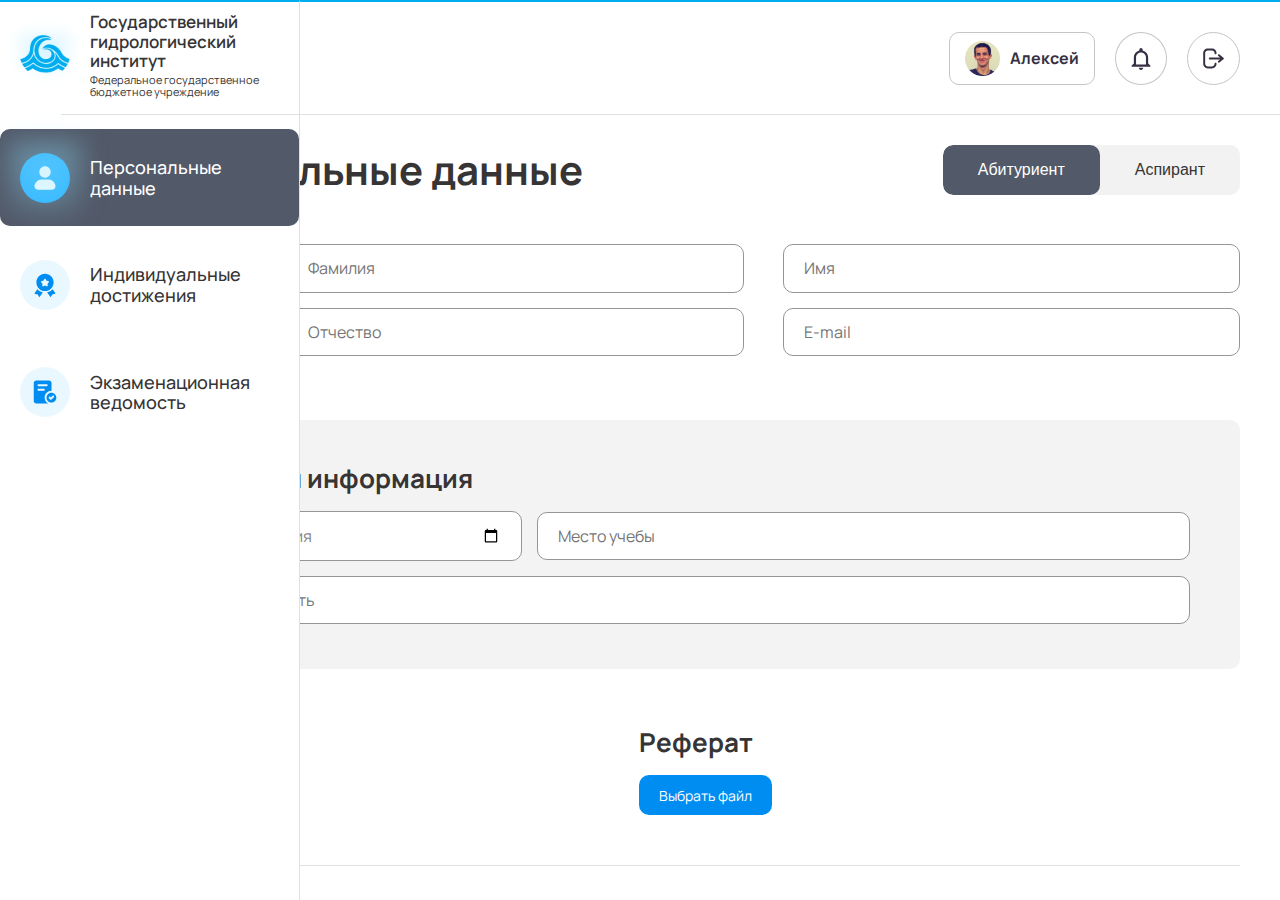
==== index.html @ 91386907 "feat: add new page" ====
<!DOCTYPE html>
<html lang="en">
  <head>
    <meta charset="UTF-8" />
    <meta name="viewport" content="width=device-width, initial-scale=1.0" />
    <link rel="shortcut icon" href="img/logo-img-1.png" type="image/x-icon" />
    <link rel="stylesheet" href="css/normalize.css" />
    <link rel="stylesheet" href="css/style.css" />
    <link rel="stylesheet" href="css/media.css" />
    <link
      rel="stylesheet"
      href="https://cdn.jsdelivr.net/npm/choices.js/public/assets/styles/choices.min.css"
    />
    <link rel="stylesheet" href="css/lib-style.css" />
    <title>ГГИ</title>
  </head>
  <body>
    <div class="container">
      <aside class="sidebar">
        <nav class="nav">
          <ul class="nav__list">
            <li class="nav__item logo">
              <a href="index.html" class="nav__link">
                <div class="nav__wrapp-img">
                  <img
                    src="img/logo-img-1.png"
                    alt="Логотип Государственного гидрологического института"
                    class="nav__img"
                  />
                </div>
                <div class="sidebar__wrapp-title">
                  <h1 class="sidebar__title">
                    Государственный гидрологический институт
                  </h1>
                  <p class="sidebar__desc">
                    Федеральное&nbsp;государственное бюджетное&nbsp;учреждение
                  </p>
                </div>
              </a>
            </li>
            <li class="nav__item active">
              <a href="#" class="nav__link" data-target="data">
                <div class="wrapp-svg">
                  <svg
                    class="nav-svg"
                    width="18"
                    height="20"
                    viewBox="0 0 18 20"
                    fill="none"
                    xmlns="http://www.w3.org/2000/svg"
                  >
                    <path
                      d="M9 9.75C11.6234 9.75 13.75 7.62335 13.75 5C13.75 2.37665 11.6234 0.25 9 0.25C6.37665 0.25 4.25 2.37665 4.25 5C4.25 7.62335 6.37665 9.75 9 9.75Z"
                      fill="#008DF2"
                    />
                    <path
                      d="M17.47 15.32L17.34 15C16.9031 13.9024 16.152 12.9582 15.1807 12.2857C14.2094 11.6133 13.0612 11.2425 11.88 11.22H6.13002C4.94888 11.2425 3.80069 11.6133 2.82939 12.2857C1.85809 12.9582 1.1069 13.9024 0.670019 15L0.530019 15.31C0.311941 15.8105 0.220663 16.3571 0.26427 16.9013C0.307877 17.4455 0.485024 17.9706 0.780019 18.43C1.02023 18.8223 1.35668 19.1467 1.75745 19.3724C2.15823 19.5982 2.61004 19.7178 3.07002 19.72H14.92C15.3813 19.7176 15.8345 19.598 16.2368 19.3723C16.6392 19.1467 16.9775 18.8224 17.22 18.43C17.5125 17.9714 17.6882 17.4482 17.7318 16.9061C17.7754 16.3639 17.6855 15.8194 17.47 15.32Z"
                      fill="#008DF2"
                    />
                  </svg>
                </div>
                <p class="nav__text">Персональные данные</p>
              </a>
            </li>
            <li class="nav__item">
              <a href="#" class="nav__link" data-target="achievement">
                <div class="wrapp-svg">
                  <svg
                    class="nav-svg"
                    width="20"
                    height="23"
                    viewBox="0 0 20 23"
                    fill="none"
                    xmlns="http://www.w3.org/2000/svg"
                  >
                    <path
                      d="M7.49584 18.4281C7.70359 18.4832 7.79689 18.721 7.67292 18.8966L4.99745 22.6875C4.77994 23.0025 4.29994 22.98 4.11244 22.635L3.19745 20.9325C3.02495 20.61 2.71745 20.3925 2.35745 20.3325L0.444946 20.0475C0.0624457 19.9875 -0.125054 19.545 0.0999456 19.23L2.51765 15.7998C2.62887 15.6419 2.852 15.6295 2.9858 15.7687C4.19884 17.0303 5.75112 17.9657 7.49584 18.4281Z"
                      fill="#008DF2"
                    />
                    <path
                      d="M19.5399 19.905L17.6349 20.2575C17.2824 20.325 16.9749 20.55 16.8174 20.88L15.9543 22.6136C15.7829 22.958 15.3093 23.0019 15.0774 22.695L12.2317 18.928C12.0987 18.7518 12.1924 18.5049 12.4064 18.4504C14.1633 18.0032 15.7326 17.0783 16.9625 15.822C17.0938 15.6879 17.3094 15.6975 17.4225 15.8473L19.8624 19.08C20.0949 19.3875 19.9224 19.83 19.5399 19.905Z"
                      fill="#008DF2"
                    />
                    <path
                      d="M10 0.75C5.44 0.75 1.75 4.44 1.75 9C1.75 13.56 5.44 17.25 10 17.25C14.56 17.25 18.25 13.56 18.25 9C18.25 4.44 14.56 0.75 10 0.75ZM13.54 9.0975L12.6775 9.945C12.4825 10.1325 12.3925 10.4025 12.4375 10.6725L12.64 11.8575C12.76 12.5325 12.055 13.0425 11.455 12.7275L10.3825 12.165C10.1425 12.0375 9.8575 12.0375 9.6175 12.165L8.545 12.7275C7.945 13.0425 7.24 12.5326 7.36 11.8575L7.5625 10.6725C7.6075 10.4025 7.5175 10.1325 7.3225 9.945L6.46 9.0975C5.9725 8.625 6.2425 7.8 6.9175 7.695L8.11 7.5225C8.38 7.485 8.6125 7.32 8.7325 7.0725L9.265 5.9925C9.565 5.385 10.435 5.385 10.735 5.9925L11.2675 7.0725C11.3875 7.32 11.62 7.485 11.89 7.5225L13.0825 7.695C13.7575 7.8 14.0275 8.625 13.54 9.0975Z"
                      fill="#008DF2"
                    />
                  </svg>
                </div>
                <p class="nav__text">Индивидуальные достижения</p>
              </a>
            </li>
            <li class="nav__item" id="examLink">
              <a href="#" class="nav__link" data-target="exam">
                <div class="wrapp-svg">
                  <svg
                    class="nav-svg"
                    width="21"
                    height="21"
                    viewBox="0 0 21 21"
                    fill="none"
                    xmlns="http://www.w3.org/2000/svg"
                  >
                    <path
                      d="M2.856 20.58H13.272C11.424 19.572 10.164 17.64 10.164 15.372C10.164 12.096 12.852 9.40804 16.128 9.40804H16.212V2.60404C16.212 1.42804 15.204 0.420044 14.028 0.420044H2.856C1.68 0.420044 0.671997 1.42804 0.671997 2.60404V18.396C0.671997 19.572 1.596 20.58 2.856 20.58ZM4.788 3.78004H12.012C12.516 3.78004 12.852 4.20004 12.852 4.62004C12.852 5.12404 12.516 5.46004 12.012 5.46004H4.788C4.284 5.46004 3.948 5.12404 3.948 4.62004C3.948 4.20004 4.368 3.78004 4.788 3.78004ZM4.788 7.72804H9.492C9.996 7.72804 10.332 8.14804 10.332 8.56804C10.332 9.07204 9.996 9.40804 9.492 9.40804H4.788C4.284 9.40804 3.948 9.07204 3.948 8.56804C3.948 8.06404 4.368 7.72804 4.788 7.72804Z"
                      fill="#008DF2"
                    />
                    <path
                      d="M16.128 11.172C13.776 11.172 11.844 13.104 11.844 15.456C11.844 17.808 13.776 19.74 16.128 19.74C18.48 19.74 20.412 17.808 20.412 15.456C20.412 13.104 18.48 11.172 16.128 11.172ZM18.228 15.036L16.128 17.052C15.96 17.22 15.792 17.304 15.54 17.304C15.288 17.304 15.12 17.22 14.952 17.052L13.944 15.96C13.608 15.624 13.608 15.12 14.028 14.784C14.364 14.448 14.868 14.448 15.204 14.784L15.624 15.288L17.136 13.86C17.472 13.524 17.976 13.524 18.312 13.86C18.564 14.112 18.564 14.7 18.228 15.036Z"
                      fill="#008DF2"
                    />
                  </svg>
                </div>
                <p class="nav__text">Экзаменационная ведомость</p>
              </a>
            </li>
          </ul>
        </nav>
      </aside>
      <main class="main-content">
        <section class="header main-container">
          <button class="header__btn user-btn">
            <img src="./img/user-img.png" alt="аватарка пользователя" />Алексей
          </button>
          <button class="header__btn notification-btn">
            <svg
              width="20"
              height="22"
              viewBox="0 0 20 22"
              fill="none"
              xmlns="http://www.w3.org/2000/svg"
            >
              <path
                d="M9.9999 22C11.2099 22 12.1999 21.01 12.1999 19.8H7.7999C7.7999 21.01 8.7899 22 9.9999 22ZM17.1499 15.4V9.35C17.1499 5.94 14.8399 3.19 11.6499 2.42V1.65C11.6499 0.77 10.8799 0 9.9999 0C9.1199 0 8.3499 0.77 8.3499 1.65V2.42C5.1599 3.19 2.8499 5.94 2.8499 9.35V15.4L0.649902 17.6V18.7H19.3499V17.6L17.1499 15.4ZM14.9499 16.5H5.0499V9.35C5.0499 6.6 7.2499 4.4 9.9999 4.4C12.7499 4.4 14.9499 6.6 14.9499 9.35V16.5Z"
                fill="#373042"
              />
            </svg>
          </button>
          <button class="header__btn exit-btn">
            <svg
              width="21"
              height="21"
              viewBox="0 0 21 21"
              fill="none"
              xmlns="http://www.w3.org/2000/svg"
            >
              <g clip-path="url(#clip0_1091_2090)">
                <path
                  d="M13.5437 15.7592C13.5437 15.2155 13.103 14.7748 12.5593 14.7748C12.0156 14.7748 11.5749 15.2155 11.5749 15.7592C11.5749 17.2203 10.3861 18.4088 8.92533 18.4088H4.82344C3.3623 18.4088 2.17383 17.2203 2.17383 15.7592V5.2408C2.17383 3.77965 3.3623 2.59119 4.82344 2.59119H8.92533C10.3865 2.59119 11.5749 3.77998 11.5749 5.2408C11.5749 5.7845 12.0156 6.22517 12.5593 6.22517C13.103 6.22517 13.5437 5.7845 13.5437 5.2408C13.5437 2.69422 11.4719 0.622437 8.92533 0.622437H4.82344C2.27686 0.622437 0.205078 2.69422 0.205078 5.2408V15.7595C0.205078 18.3061 2.27686 20.3779 4.82344 20.3779H8.92533C11.4719 20.3779 13.5437 18.3057 13.5437 15.7592Z"
                  fill="#373042"
                />
                <path
                  d="M15.0872 6.65831C14.7453 7.0806 14.81 7.70076 15.2326 8.04267L17.0504 9.51562H6.87427C6.33056 9.51562 5.88989 9.95629 5.88989 10.5C5.88989 11.0437 6.33056 11.4844 6.87427 11.4844H17.0507L15.2326 12.957C14.9924 13.1516 14.8677 13.4357 14.8677 13.7225C14.8677 13.9401 14.9396 14.1592 15.0872 14.3417C15.4295 14.764 16.0493 14.8289 16.4716 14.4867C16.4716 14.4867 20.4455 11.2678 20.4495 11.2649C20.9167 10.8865 20.9046 10.1164 20.4495 9.73514L16.4716 6.51328C16.049 6.17104 15.4291 6.23601 15.0872 6.65831Z"
                  fill="#373042"
                />
              </g>
              <defs>
                <clipPath id="clip0_1091_2090">
                  <rect width="21" height="21" fill="white" />
                </clipPath>
              </defs>
            </svg>
          </button>
        </section>
        <section class="main main-container data active">
            <form
              action="#!"
              method="post"
              enctype="multipart/form-data"
              class="main__form"
            >
              <ul class="main__list">
                <li class="main__item wrapp-title">
                  <h2 class="main__title">Персональные данные</h2>
                  <section class="switch-container">
                    <input type="radio" id="option1" name="switch" checked />
                    <input type="radio" id="option2" name="switch" />
                    <div class="switch">
                      <label for="option1" class="switch-option">
                        <span class="switch-text">Абитуриент</span>
                      </label>
                      <label for="option2" class="switch-option">
                        <span class="switch-text">Аспирант</span>
                      </label>
                    </div>
                  </section>
                </li>
                <li class="main__item initials">
                  <div id="image-container" class="image-container">
                    <input type="file" id="file-input" accept="image/*" />
                    <img
                      id="image-preview"
                      class="image-preview"
                      src=""
                      alt="Image Preview"
                    />
                  </div>
                  <ul class="main__list-person">
                    <li class="main__item-person">
                      <input
                        class="main__input"
                        type="text"
                        name="lastName"
                        placeholder="Фамилия"
                        aria-label="Фамилия"
                      />
                    </li>
                    <li class="main__item-person">
                      <input
                        class="main__input"
                        type="text"
                        name="firstName"
                        placeholder="Имя"
                        aria-label="Имя"
                      />
                    </li>
                    <li class="main__item-person">
                      <input
                        class="main__input"
                        type="text"
                        name="middleName"
                        placeholder="Отчество"
                        aria-label="Отчество"
                      />
                    </li>
                    <li class="main__item-person">
                      <input
                        class="main__input"
                        type="email"
                        name="email"
                        pattern=".+@example\.com"
                        placeholder="E-mail"
                        aria-label="E-mail"
                      />
                    </li>
                  </ul>
                </li>
                <li class="main__item mainInfo">
                  <h3 class="main__subtitle">Основная информация</h3>
                  <ul class="main__list-mainInfo">
                    <li class="main__item-mainInfo">
                      <label for="input" class="main__label main__input">
                        <input class="main__input-date" type="date" id="input" />
                        <span class="label-placeholder"
                          >Дата рождения<span class="label-span"></span
                        ></span>
                      </label>
                      <input
                        type="text"
                        class="main__input"
                        name="studyPlace"
                        placeholder="Место учебы"
                        aria-label="Место учебы"
                      />
                    </li>
                    <li class="main__item-mainInfo">
                      <input
                        type="text"
                        class="main__input"
                        name="specialty"
                        placeholder="Специальность"
                        aria-label="Специальность"
                      />
                    </li>
                  </ul>
                </li>
                <li class="main__item document-uploads abit" id="abit">
                  <ul class="main__list-files grid-container">
                    <li class="main__item-files first-item">
                      <h3 class="main__subtitle">Диплом</h3>
                      <label class="input-file">
                        <input
                          type="file"
                          id="diploma"
                          name="diploma"
                          multiple
                          aria-label="Выбрать файл"
                        />
                        <span>Выбрать файл</span>
                      </label>
                      <ul id="passport-files" class="input-file-list"></ul>
                    </li>
                    <li class="main__item-files second-item">
                      <h3 class="main__subtitle">Реферат</h3>
                      <label class="input-file">
                        <input
                          type="file"
                          id="report"
                          name="file[]"
                          multiple
                          aria-label="Выбрать файл"
                        />
                        <span>Выбрать файл</span>
                      </label>
                      <ul id="report-files" class="input-file-list"></ul>
                    </li>
                  </ul>
                </li>
                <li class="main__item document-uploads">
                  <ul class="main__list-files grid-container">
                    <li class="main__item-files first-item">
                      <h3 class="main__subtitle">Паспорт</h3>
                      <label class="input-file">
                        <input
                          type="file"
                          id="passport"
                          name="file[]"
                          multiple
                          aria-label="Выбрать файл паспорта"
                        />
            
                        <span>Выбрать файл</span>
                      </label>
                      <ul id="passport-files" class="input-file-list"></ul>
                    </li>
                    <li class="main__item-files second-item">
                      <h3 class="main__subtitle">СНИЛС</h3>
                      <label class="input-file">
                        <input
                          type="file"
                          id="snils"
                          name="file[]"
                          multiple
                          aria-label="Выбрать файл СНИЛС"
                        />
                        <span>Выбрать файл</span>
                      </label>
                      <ul id="snils-files" class="input-file-list"></ul>
                    </li>
                    <li class="main__item-files third-item">
                      <h3 class="main__subtitle">ИНН</h3>
                      <label class="input-file">
                        <input
                          type="file"
                          id="inn"
                          name="file[]"
                          multiple
                          aria-label="Выбрать файл ИНН"
                        />
                        <span>Выбрать файл</span>
                      </label>
                      <ul id="inn-files" class="input-file-list"></ul>
                    </li>
                  </ul>
                </li>
                <li class="main__item diploma hidden" id="diplomSec">
                  <ul class="main__list-diploma">
                    <li class="main__item-diploma">
                      <h3 class="main__subtitle">Тема диссертационной работы</h3>
                      <label>
                        <input
                          type="text"
                          class="main__input"
                          name="thesisTopic"
                          placeholder="Тема диссертационной работы"
                          aria-label="Тема диссертационной работы"
                        />
                      </label>
                    </li>
                    <li class="main__item-diploma">
                      <!-- <label> -->
                      <h3 class="main__subtitle">Год обучения</h3>
                      <label for="date-select">
                        <select id="date-select" name="date"></select>
                      </label>
                    </li>
                  </ul>
                </li>
                <li class="main__item name-scientist hidden" id="scientist">
                  <h3 class="main__subtitle">Научный руководитель</h3>
                  <ul class="main__list-scientist">
                    <li class="main__item-scientist">
                      <input
                        type="text"
                        name="fullNameScientist"
                        class="main__input"
                        placeholder="Ф.И.О."
                        aria-label="Ф.И.О."
                      />
                      <input
                        type="text"
                        name="positionScientist"
                        class="main__input"
                        placeholder="Должность"
                        aria-label="Должность"
                      />
                    </li>
                    <li class="main__item-scientist">
                      <input
                        type="text"
                        class="main__input"
                        name="scientificDegree"
                        placeholder="Научная степень"
                        aria-label="Научная степень"
                      />
                    </li>
                  </ul>
                </li>
                <li class="main__item additional-files hidden" id="additional">
                  <ul class="main__list-plan">
                    <li class="main__item-plan">
                      <div class="inner-title">
                        <h3 class="main__subtitle">Реферат</h3>
                        <label class="input-file">
                          <input
                            type="file"
                            id="report"
                            name="file[]"
                            multiple
                            aria-label="Реферат"
                          />
                          <span>Выбрать файл</span>
                        </label>
                      </div>
                      <ul id="report-files" class="input-file-list"></u>
                    </li>
                    <li class="main__item-plan">
                      <div class="inner-title">
                        <h3 class="main__subtitle">
                          Индивидуальный план научной деятельности по
                          годам/семестрам
                        </h3>
                        <label class="input-file">
                          <input
                            type="file"
                            id="individualPlan"
                            name="file[]"
                            multiple
                            aria-label="Индивидуальный план научной деятельности"
                          />
                          <span>Выбрать файл</span>
                        </label>
                      </div>
                      <ul
                        id="individualPlan-files"
                        class="input-file-list"
                      ></ul>
                    </li>
                    <li class="main__item-plan">
                      <div class="inner-title">
                        <h3 class="main__subtitle">
                          План научной деятельности по годам
                        </h3>
                        <label class="input-file">
                          <input
                            type="file"
                            id="annualPlan"
                            name="file[]"
                            multiple
                            aria-label="План научной деятельности по годам"
                          />
                          <span>Выбрать файл</span>
                        </label>
                      </div>
                      <ul id="annualPlan-files" class="input-file-list"></ul>
                    </li>
                    <li class="main__item-plan">
                      <div class="inner-title">
                        <h3 class="main__subtitle">
                          Отзыв научного руководителя
                        </h3>
                        <label class="input-file">
                          <input
                            type="file"
                            id="supervisorReview"
                            name="file[]"
                            multiple
                            aria-label="Отзыв научного руководителя"
                          />
                          <span>Выбрать файл</span>
                        </label>
                      </div>
                      <ul
                        id="supervisorReview-files"
                        class="input-file-list"
                      ></ul>
                    </li>
                    <li class="main__item-plan">
                      <div class="inner-title">
                        <h3 class="main__subtitle">
                          Выписка из протокола семинара
                        </h3>
                        <label class="input-file">
                          <input
                            type="file"
                            id="seminarProtocol"
                            name="file[]"
                            multiple
                            aria-label="Выписка из протокола семинара"
                          />
                          <span>Выбрать файл</span>
                        </label>
                      </div>
                      <ul
                        id="seminarProtocol-files"
                        class="input-file-list"
                      ></ul>
                    </li>
                    <li class="main__item-plan">
                      <div class="inner-title">
                        <h3 class="main__subtitle">
                          Протокол отчета на Ученом совете
                        </h3>
                        <label class="input-file">
                          <input
                            type="file"
                            id="councilReport"
                            name="file[]"
                            multiple
                            aria-label="Протокол отчета на Ученом совете"
                          />
                          <span>Выбрать файл</span>
                        </label>
                      </div>
                      <ul id="councilReport-files" class="input-file-list"></u>
                    </li>
                  </ul>
                </li>
              </ul>
            </form>


        </section>
        <section class="main main-container achievement">
          <form
          action="#!"
          method="post"
          enctype="multipart/form-data"
          class="main__form achievement"
        >
          <h2 class="main__title achievement__title">
            Индивидуальные достижения
          </h2>
          <h3 class="achievement__heding">Публикации</h3>
          <ul class="achievement__list-input">
            <li class="achievement-item__input">
              <h3 class="achievement__subtitle">Материалы конференций</h3>

              <label class="input-file">
                <input
                  type="file"
                  id="materialConf"
                  name="materialConf"
                  multiple
                  aria-label="Выбрать файл"
                />
                <span>Выбрать файл</span>
              </label>
              <ul id="materialConf" class="input-file-list"></ul>
            </li>
            <li class="achievement-item__input">
              <h3 class="achievement__subtitle">Тезисы докладов</h3>
              <label class="input-file">
                <input
                  type="file"
                  id="thesisReport"
                  name="thesisReport"
                  multiple
                  aria-label="Выбрать файл"
                />
                <span>Выбрать файл</span>
              </label>
              <ul id="thesisReport" class="input-file-list"></ul>
            </li>
            <li class="achievement-item__input">
              <h3 class="achievement__subtitle">Статьи</h3>
              <label class="input-file">
                <input
                  type="file"
                  id="article"
                  name="article"
                  multiple
                  aria-label="Выбрать файл"
                />
                <span>Выбрать файл</span>
              </label>
              <ul id="article" class="input-file-list"></ul>
            </li>
            <li class="achievement-item__input">
              <h3 class="achievement__subtitle">РИД</h3>
              <label class="input-file">
                <input
                  type="file"
                  id="pid"
                  name="pid"
                  multiple
                  aria-label="Выбрать файл"
                />
                <span>Выбрать файл</span>
              </label>
              <ul id="pid" class="input-file-list"></ul>
            </li>
            <li class="achievement-item__input">
              <h3 class="achievement__subtitle">Другое</h3>
              <label class="input-file">
                <input
                  type="file"
                  id="another"
                  name="another"
                  multiple
                  aria-label="Выбрать файл"
                />
                <span>Выбрать файл</span>
              </label>
              <ul id="another" class="input-file-list"></ul>
            </li>
            <li class="achievement-item__input">
              <h3 class="achievement__subtitle">Отчет аспиранта</h3>
              <label class="input-file">
                <input
                  type="file"
                  id="reportStudent"
                  name="reportStudent"
                  multiple
                  aria-label="Выбрать файл"
                />
                <span>Выбрать файл</span>
              </label>
              <ul id="reportStudent" class="input-file-list"></ul>
            </li>
          </ul>
        </form>
        </section>
        <section class="main main-container exam">
          <form
          action="#!"
          method="post"
          enctype="multipart/form-data"
          class="main__form exam"
        >
        <h2 class="main__title achievement__title">
          Экзаменационная ведомость
        </h2></form>
        </section>
      </main>
    </div>
    <script src="https://cdn.jsdelivr.net/npm/choices.js/public/assets/scripts/choices.min.js"></script>
    <script src="https://cdn.jsdelivr.net/npm/choices.js@9.0.1/public/assets/scripts/choices.min.js"></script>
    <script defer src="js/script.js"></script>
    <script>
      // const dateInput = document.getElementById("date-input");
      // const datePlaceholder = document.querySelector(".date-placeholder");

      // dateInput.addEventListener("input", function () {
      //   if (dateInput.value) {
      //     datePlaceholder.style.opacity = "0";
      //     datePlaceholder.style.visibility = "hidden";
      //   } else {
      //     datePlaceholder.style.opacity = "1";
      //     datePlaceholder.style.visibility = "visible";
      //     document.getElementById;
      //   }
      // });


    </script>
  </body>
</html>
---- css/style.css ----
@import url("./fonts.css");
@import url("./switch.css");
@import url("./input.css");

* {
  box-sizing: border-box;
}

body {
  font-family: "Manrope", Arial, Helvetica, sans-serif;
  font-optical-sizing: auto;
  color: #363434;
  border-top: 2px solid #00adef;
}
/* TT Firs Neue:
- light
- regular
- bold
- medium
 */
/* Manrope :
- extrabold
- medium
- bold
- semibold
- regular
*/

.container {
  display: flex;
  height: 99vh;
}

.sidebar {
  width: 85px;
  border-right: 1px solid #e0e0e0;
}

.nav__wrapp-img {
  position: relative;
}

.nav__wrapp-img::before {
  content: "";
  position: absolute;
  top: 0;
  left: 0;
  width: 100%;
  height: 100%;
  background: radial-gradient(circle, #8ee1ff4d 0%, rgba(0, 0, 255, 0) 60%),
    linear-gradient(180deg, #8ee0ff4d 0%, rgba(0, 0, 255, 0) 100%);
  filter: blur(8px);
  z-index: -1;
}

.sidebar__wrapp-title {
  display: flex;
  flex-direction: column;
}

.sidebar__title {
  width: min-content;
  margin: 0;
  margin-bottom: 3px;
  font-size: 17px;
  font-weight: 600;
  color: #363434;
}

.sidebar__desc {
  max-width: 200px;
  margin: 0;
  font-size: 11px;
  font-weight: 400;
}

.nav {
  background: #fff;
  border-top: 2px solid #00adef;
  border-right: 1px solid #e0e0e0;
  position: absolute;
  top: 0;
  bottom: 0;
  height: 100%;
  left: 0;
  overflow: hidden;
  transition: width 0.3s ease;
  z-index: 1000;
}

.sidebar,
.nav {
  width: 360px;
  flex-shrink: 0;
}

.nav__item {
  position: relative;
  display: flex;
  flex-direction: row;
  align-items: center;
  width: 100%;
  gap: 33px;
  padding: 37px 32px;
  transition: background-color 0.3s ease;
  border-radius: 10px;
  padding: 10px 20px;
}

.nav__item.active {
  background-color: #525968;
}

.nav__item.active .wrapp-svg {
  background-color: #29b3ff;
}

.nav__item.active .wrapp-svg path {
  fill: #fff;
}

.nav__item.active .nav__text {
  color: #fff;
}

.logo {
  margin-bottom: 30px;
}

.wrapp-svg {
  position: relative;
  display: flex;
  align-items: center;
  justify-content: center;
  width: 50px;
  height: auto;
  aspect-ratio: 1 / 1;
  border-radius: 50%;
  background-color: #29b3ff1a;
  transition: background-color 0.3s ease;
}

.wrapp-svg path {
  transition: fill 0.3s ease;
}

.nav__item.active .wrapp-svg::after {
  content: "";
  position: absolute;
  top: 0;
  left: 0;
  width: 100%;
  height: 100%;
  background: radial-gradient(circle, #8ee1ff4d 0%, rgba(0, 0, 255, 0) 100%),
    linear-gradient(180deg, #8ee0ff4d 0%, rgba(0, 0, 255, 0) 100%);
  filter: blur(8px);
  z-index: 1;
  transform: scale(1.5);
}

.nav__img {
  width: 75px;
}

/* .wrapp-svg,
.nav__img {
  width: 50px;
} */

.nav__text {
  flex: 1;
  font-size: 18px;
  font-weight: 500;
  color: #363434;
}

.nav__link {
  display: flex;
  flex-direction: row;
  align-items: center;
  gap: 20px;
  width: max-content;
  text-decoration: none;
  color: #363434;
  font-size: 18px;
  font-weight: 500;
  transition: color 0.3s ease;
}

.nav__link {
  font-size: 14px;
  text-decoration: none;
  transition: background-color 0.1s ease, color 0.1s ease;
}

.nav__link::after {
  content: "";
  position: absolute;
  top: 0;
  left: 0;
  right: 0;
  bottom: 0;
  width: 100%;
  height: 100%;
}
/* changes sidebar */

.nav__list {
  display: flex;
  flex-direction: column;
  gap: 10px;
  margin: 0;
  padding: 0;
  padding: 10px 20px;
  list-style: none;
}

.nav__item:hover {
  /*   background-color: #525968; */
}

.nav-svg {
  width: 24px;
  height: 24px;
}

/* end sidebar */
.main-content {
  flex: auto 1 1;
  display: flex;
  flex-direction: column;
}

.header {
  position: relative;
  display: flex;
  justify-content: flex-end;
  gap: 20px;
  padding: 35px 50px;
}

.header::after {
  content: "";
  position: absolute;
  width: 102%;
  height: 1px;
  display: block;
  bottom: 0;
  left: -2%;
  /* border: 1px solid red; */
  background-color: #e0e0e0;
  z-index: 100000;
}

.header__btn {
  padding: 8px 15px;
  display: flex;
  flex-direction: row;
  align-items: center;
  gap: 10px;
  font-weight: 700;
  color: #373042;
  background-color: transparent;
  border: 1px solid #c5c5c5;
  border-radius: 10px;
  cursor: pointer;
}

.header__btn img {
  width: 35px;
  height: auto;
  aspect-ratio: 1 / 1;
}

.notification-btn,
.exit-btn {
  border-radius: 50%;
}

.main {
  overflow-y: scroll;
  padding: 70px 100px;
}

.main__form {
  width: 80%;
}

/* Temp style */
.main {
  display: none;
  opacity: 0;
  transition: opacity 0.5s ease;
}

.main.active {
  display: block;
  opacity: 1;
}

.nav__item {
  list-style: none;
}

.nav__link {
  cursor: pointer;
}
/* end Temp style */

.wrapp-title {
  display: flex;
  flex-direction: row;
  align-items: center;
  justify-content: space-between;
  margin-bottom: 45px;
}

.main__title {
  margin: 0;
  font-size: 40px;
  line-height: 40px;
}

.switch-container {
}

.slider {
}

.round {
}

.initials {
  display: flex;
  gap: 42px;
  align-items: center;
  margin-bottom: 60px;
}

.image-container {
  position: relative;
  width: 120px;
  height: 120px;
  border-radius: 50%;
  flex: auto 1 0;
  background: url("../img/upload-icon.svg") no-repeat center center / 40%;
  box-shadow: 1px 1px 6px 1px rgba(0, 0, 0, 0.1);
  cursor: pointer;
}

.image-container::after {
  position: absolute;
  content: "";
  width: 22px;
  height: 22px;
  right: 0;
  bottom: 0;
  border-radius: 50%;
  border: 5px solid #fff;
  background: url("../img/plus-icon.svg") no-repeat center center / 10px,
    #008df2;
}

.image-preview {
  width: 100%;
  height: 100%;
  object-fit: cover;
  display: none;
  border-radius: 50%;
}

#file-input {
  position: absolute;
  top: 0;
  left: 0;
  width: 100%;
  height: 100%;
  opacity: 0;
  cursor: pointer;
}

.main__img {
  width: 120px;
  height: auto;
  aspect-ratio: 1 / 1;
}

.main__list {
  list-style: none;
  margin: 0;
  padding: 0;
}

.main__list-person {
  display: flex;
  flex-direction: row;
  flex-wrap: wrap;
  justify-content: space-between;
  width: 100%;
  margin: 0;
  padding: 0;
  gap: 15px;
  list-style: none;
}

.main__item-person {
  width: 48%;
}

.main__list-person .main__input {
  width: 100%;
}

.main__input {
  padding: 14px 20px;
  color: #5b5b5b;
  background-color: transparent;
  border-radius: 10px;
  border: 1px solid #c5c5c5;
}

.main__input-date {
  padding: 14px 20px;
  color: #5b5b5b;
  background-color: transparent;
  border-radius: 10px;
  border: 1px solid #c5c5c5;
}

.label-date {
  display: flex;
  flex-direction: row;
  align-items: center;
  justify-content: space-around;
}

.mainInfo {
}

.main__subtitle {
  margin: 0;
  margin-bottom: 20px;
  font-size: 26px;
  color: #363434;
  line-height: 26px;
}

.main__list-mainInfo {
  display: flex;
  flex-direction: column;
  gap: 15px;
  margin: 0;
  padding: 0;
  list-style: none;
}

.main__item-mainInfo {
  display: flex;
  flex-direction: row;
  align-items: center;
  gap: 15px;
}

.main__item-mainInfo:nth-child(1) .main__input:nth-child(1) {
  flex: 1;
  display: flex;
  justify-content: center;
}

.main__item-mainInfo:nth-child(1) .main__input:nth-child(2) {
  flex: 2;
}

.main__item-mainInfo:nth-child(2) .main__input {
  width: 100%;
}

.main__input {
  max-height: 50px;
  padding: 14px 20px;
  color: #5b5b5b;
  background-color: #fff;
  border: 1px solid #959595;
  border-radius: 10px;
  cursor: pointer;
}

.main__label {
  position: relative;
  display: flex;
  justify-content: flex-end;
  flex-direction: column;
  height: 56px;
}

.main__input-date {
  width: 100%;
  padding: 0;
  border: none;
  border-radius: 4px;
  line-height: 13px;
  outline: none;
  color: transparent;
  transition: color 0.3s ease;
  box-sizing: border-box;
  background: transparent;
}

.main__input-date:active,
.main__input-date:focus {
  color: #000;
}

.label-placeholder {
  position: absolute;
  top: 50%;
  left: 20px;
  font-size: 16px;
  color: #848484;
  pointer-events: none;
  transition: top 0.3s ease, bottom 0.3s ease, font-size 0.3s ease;
  transform: translateY(-50%);
  transform-origin: left center;
}

.main__input-date:focus + .label-placeholder {
  top: 10px;
  left: 20px;
  font-size: 12px;
}

.main__input-date::placeholder {
  color: transparent;
}

.mainInfo {
  padding: 45px 50px;
  background-color: #f3f3f3;
  border-radius: 10px;
  margin-bottom: 60px;
}

.document-uploads {
  border-bottom: 1px solid #e0e0e0;
  padding-bottom: 40px;
}

.main__list-files {
  display: flex;
  flex-direction: row;
  justify-content: space-between;
  margin: 0;
  padding: 0;
  list-style: none;
}

.main__item-files {
}

.grid-container {
  display: grid;
  grid-template-columns: repeat(11, 1fr);
  gap: 16px;
}

.first-item {
  grid-column: 1 / span 2;
}

.second-item {
  grid-column: 6 / span 2;
  justify-content: center;
}

.third-item {
  grid-column: 10 / span 2;
  justify-content: right;
}

.abit {
  margin-bottom: 40px;
}

.hidden {
  display: none;
}

span.btn-more {
  font-weight: 600;
  color: #008df2;
  background-color: #f3f3f3;
}

.input-file-list {
  margin: 0;
  padding: 0;
  list-style: none;
}

.main__list-diploma {
  margin: 0;
  padding: 0;
  list-style: none;
  display: flex;
  flex-direction: row;
  gap: 50px;
  justify-content: space-between;
}

.diploma {
  padding-top: 40px;
  margin-bottom: 60px;
}

.main__item-diploma {
  display: flex;
  flex-direction: column;
}

.main__item-diploma .main__input {
  width: 100%;
}

.main__item-diploma:nth-child(1) {
  width: 60%;
}

.name-scientist {
  background-color: #f3f3f3;
  border-radius: 10px;
  padding: 45px 50px 50px;
}

.main__list-scientist {
  margin: 0;
  padding: 0;
  list-style: none;
  display: flex;
  flex-direction: column;
  gap: 15px;
}

.main__item-scientist {
  display: flex;
  justify-content: space-between;
}

.main__item-scientist:nth-child(1) .main__input {
  width: 48%;
}

.main__item-scientist:nth-child(2) .main__input {
  width: 100%;
}

.additional-files {
}

.main__list-plan {
  margin: 0;
  padding: 0;
  list-style: none;
}

.main__item-plan {
  padding: 40px 0;
  border-bottom: 1px solid #e0e0e0;
  display: flex;
  align-items: center;
  justify-content: space-between;
}

.inner-title {
  display: flex;
  flex-direction: row;
  justify-content: space-between;
  align-items: center;
  width: 100%;
}

.achievement {
}

.main__title {
}

.achievement__title {
  margin-bottom: 40px;
  font-weight: 700;
}

.achievement__heding {
  font-weight: 700;
  margin: 0;
  margin-bottom: 35px;
  font-size: 30px;
  line-height: 30px;
}

.achievement__list-input {
  margin: 0;
  padding: 0;
  list-style: none;
}

.achievement-item__input {
  display: flex;
  flex-direction: row;
  align-items: center;
  justify-content: space-between;
  padding: 47px 0;
  border-bottom: 1px solid #e0e0e0;
}

.achievement-item__input:first-child {
  border-top: 1px solid #e0e0e0;
}

.achievement__subtitle {
  width: 50%;
  margin: 0;
  font-weight: 500;
  color: #363434;
  font-size: 26px;
}

.achievement .input-file {
  width: 50%;
}

.achievement .input-file {
  display: flex;
  justify-content: flex-end;
}

.input-file {
}

.achievement .input-file-list {
  display: flex;
  flex-direction: row;
  align-items: center;
  flex-wrap: wrap;
}

.input-file-list {
}
---- css/media.css ----
@media (max-width: 1401px) {
  .main-container {
    padding: 30px 40px;
  }

  .main__form {
    width: 100%;
  }

  .sidebar,
  .nav {
    width: 85px;
  }

  .nav:hover {
    width: 300px;
  }

  .nav__list {
    padding: 0;
  }

  .logo {
    margin-bottom: 10px;
  }

  .nav__img {
    width: 50px;
  }
}

@media (max-width: 1024px) {
  .nav__item {
    padding: 10px 20px;
  }

  .grid-container {
    display: flex;
  }

  .main__list-person {
    flex-direction: column;
  }

  .main__item-person {
    width: 100%;
  }

  .main__item-mainInfo {
    flex-direction: column;
  }

  .main__input {
    width: 100%;
  }

  .main__list-files {
    flex-direction: column;
  }
}

@media (max-width: 950px) {
  .wrapp-title {
    gap: 20px;
    flex-direction: column-reverse;
  }

  .main__title {
    font-size: 35px;
  }
}

@media (max-width: 768px) {
  .main-container {
    padding: 25px 30px;
  }
  .main__title {
    text-align: center;
  }
  .initials {
    flex-direction: column;
  }

  .main__list-diploma {
    flex-direction: column;
  }
}
@media (max-width: 568px) {
  .main__form {
    padding-left: 15px;
  }
  .sidebar,
  .nav {
    width: 70px;
  }

  .mainInfo {
    padding: 20px 10px;
    margin-bottom: 20px;
  }
  .wrapp-title,
  .mainInfo,
  .abit {
    margin-bottom: 20px;
  }

  .wrapp-svg,
  .nav__img {
    width: 40px;
  }

  .main-container {
    padding: 10px 15px;
  }

  .nav__item {
    padding: 5px 10px;
  }

  .nav__text {
    margin: 0;
  }
}
---- css/lib-style.css ----
.choices[data-type*="select-one"] .choices__inner {
  border-radius: 10px;
  border: 1px solid #959595;
  border-radius: 10px;
}
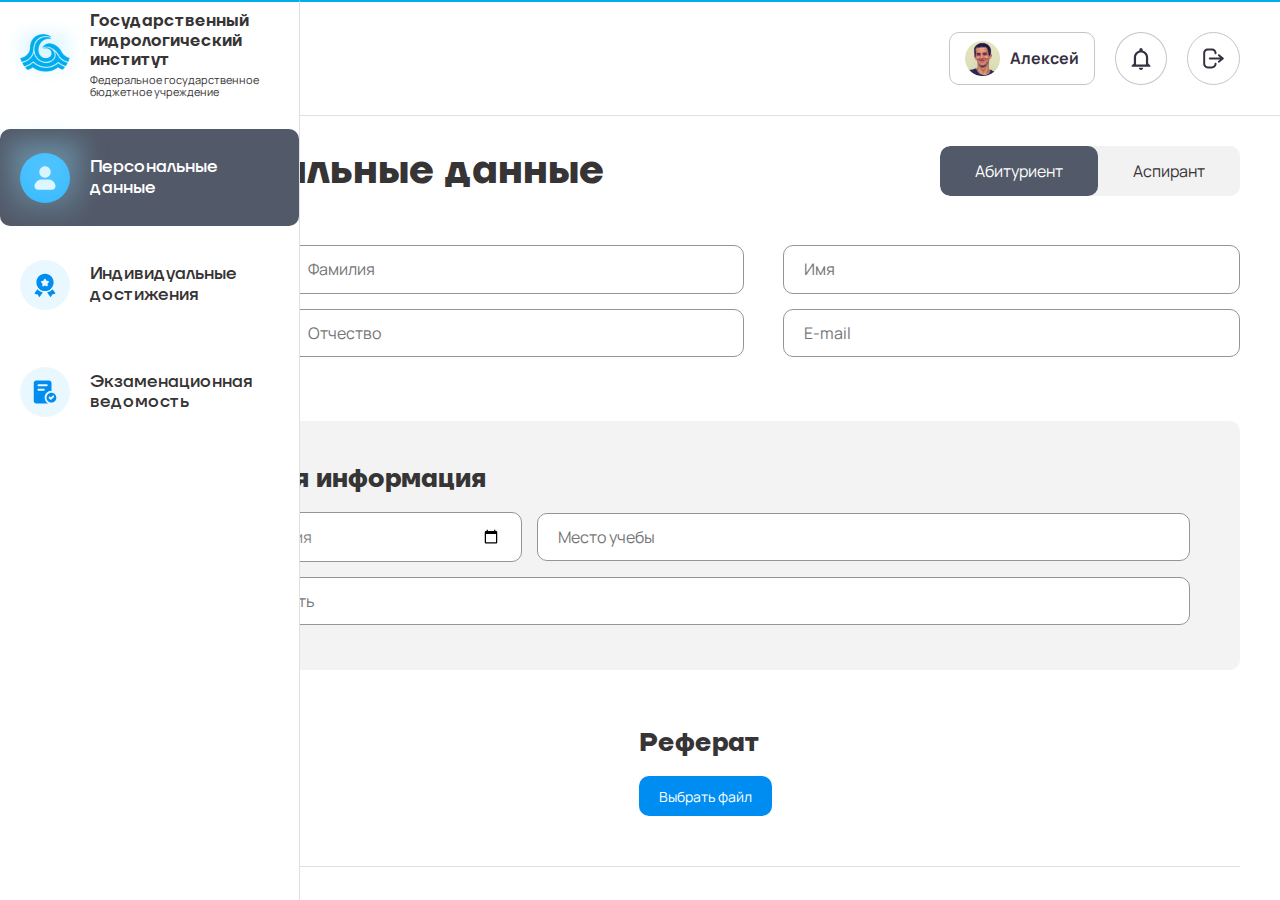
==== commit 4e2c4168: "fix: a few moments" ====
--- a/index.html
+++ b/index.html
@@ -5,6 +5,11 @@
     <meta name="viewport" content="width=device-width, initial-scale=1.0" />
     <link rel="shortcut icon" href="img/logo-img-1.png" type="image/x-icon" />
     <link rel="stylesheet" href="css/normalize.css" />
+    <!-- <link
+      rel="stylesheet"
+      href="https://unpkg.com/simplebar@latest/dist/simplebar.css"
+    />
+    <script src="https://unpkg.com/simplebar@latest/dist/simplebar.min.js"></script> -->
     <link rel="stylesheet" href="css/style.css" />
     <link rel="stylesheet" href="css/media.css" />
     <link
@@ -20,7 +25,7 @@
         <nav class="nav">
           <ul class="nav__list">
             <li class="nav__item logo">
-              <a href="index.html" class="nav__link">
+              <a href="index.html" class="logo__nav">
                 <div class="nav__wrapp-img">
                   <img
                     src="img/logo-img-1.png"
@@ -162,7 +167,8 @@
             </svg>
           </button>
         </section>
-        <section class="main main-container data active">
+        <section class="body-container">
+          <div class="main main-container data active">
             <form
               action="#!"
               method="post"
@@ -240,7 +246,11 @@
                   <ul class="main__list-mainInfo">
                     <li class="main__item-mainInfo">
                       <label for="input" class="main__label main__input">
-                        <input class="main__input-date" type="date" id="input" />
+                        <input
+                          class="main__input-date"
+                          type="date"
+                          id="input"
+                        />
                         <span class="label-placeholder"
                           >Дата рождения<span class="label-span"></span
                         ></span>
@@ -308,7 +318,6 @@
                           multiple
                           aria-label="Выбрать файл паспорта"
                         />
-            
                         <span>Выбрать файл</span>
                       </label>
                       <ul id="passport-files" class="input-file-list"></ul>
@@ -346,7 +355,9 @@
                 <li class="main__item diploma hidden" id="diplomSec">
                   <ul class="main__list-diploma">
                     <li class="main__item-diploma">
-                      <h3 class="main__subtitle">Тема диссертационной работы</h3>
+                      <h3 class="main__subtitle">
+                        Тема диссертационной работы
+                      </h3>
                       <label>
                         <input
                           type="text"
@@ -407,12 +418,12 @@
                             id="report"
                             name="file[]"
                             multiple
-                            aria-label="Реферат"
+                            aria-label="Выбрать файл"
                           />
                           <span>Выбрать файл</span>
                         </label>
+                        <ul id="passport-files" class="input-file-list"></ul>
                       </div>
-                      <ul id="report-files" class="input-file-list"></u>
                     </li>
                     <li class="main__item-plan">
                       <div class="inner-title">
@@ -430,11 +441,11 @@
                           />
                           <span>Выбрать файл</span>
                         </label>
+                        <ul
+                          id="individualPlan-files"
+                          class="input-file-list"
+                        ></ul>
                       </div>
-                      <ul
-                        id="individualPlan-files"
-                        class="input-file-list"
-                      ></ul>
                     </li>
                     <li class="main__item-plan">
                       <div class="inner-title">
@@ -451,8 +462,8 @@
                           />
                           <span>Выбрать файл</span>
                         </label>
+                        <ul id="annualPlan-files" class="input-file-list"></ul>
                       </div>
-                      <ul id="annualPlan-files" class="input-file-list"></ul>
                     </li>
                     <li class="main__item-plan">
                       <div class="inner-title">
@@ -469,11 +480,11 @@
                           />
                           <span>Выбрать файл</span>
                         </label>
+                        <ul
+                          id="supervisorReview-files"
+                          class="input-file-list"
+                        ></ul>
                       </div>
-                      <ul
-                        id="supervisorReview-files"
-                        class="input-file-list"
-                      ></ul>
                     </li>
                     <li class="main__item-plan">
                       <div class="inner-title">
@@ -490,11 +501,11 @@
                           />
                           <span>Выбрать файл</span>
                         </label>
+                        <ul
+                          id="seminarProtocol-files"
+                          class="input-file-list"
+                        ></ul>
                       </div>
-                      <ul
-                        id="seminarProtocol-files"
-                        class="input-file-list"
-                      ></ul>
                     </li>
                     <li class="main__item-plan">
                       <div class="inner-title">
@@ -511,148 +522,240 @@
                           />
                           <span>Выбрать файл</span>
                         </label>
+                        <ul
+                          id="councilReport-files"
+                          class="input-file-list"
+                        ></ul>
                       </div>
-                      <ul id="councilReport-files" class="input-file-list"></u>
                     </li>
                   </ul>
                 </li>
               </ul>
             </form>
-
-
-        </section>
-        <section class="main main-container achievement">
-          <form
-          action="#!"
-          method="post"
-          enctype="multipart/form-data"
-          class="main__form achievement"
-        >
-          <h2 class="main__title achievement__title">
-            Индивидуальные достижения
-          </h2>
-          <h3 class="achievement__heding">Публикации</h3>
-          <ul class="achievement__list-input">
-            <li class="achievement-item__input">
-              <h3 class="achievement__subtitle">Материалы конференций</h3>
-
-              <label class="input-file">
-                <input
-                  type="file"
-                  id="materialConf"
-                  name="materialConf"
-                  multiple
-                  aria-label="Выбрать файл"
-                />
-                <span>Выбрать файл</span>
-              </label>
-              <ul id="materialConf" class="input-file-list"></ul>
-            </li>
-            <li class="achievement-item__input">
-              <h3 class="achievement__subtitle">Тезисы докладов</h3>
-              <label class="input-file">
-                <input
-                  type="file"
-                  id="thesisReport"
-                  name="thesisReport"
-                  multiple
-                  aria-label="Выбрать файл"
-                />
-                <span>Выбрать файл</span>
-              </label>
-              <ul id="thesisReport" class="input-file-list"></ul>
-            </li>
-            <li class="achievement-item__input">
-              <h3 class="achievement__subtitle">Статьи</h3>
-              <label class="input-file">
-                <input
-                  type="file"
-                  id="article"
-                  name="article"
-                  multiple
-                  aria-label="Выбрать файл"
-                />
-                <span>Выбрать файл</span>
-              </label>
-              <ul id="article" class="input-file-list"></ul>
-            </li>
-            <li class="achievement-item__input">
-              <h3 class="achievement__subtitle">РИД</h3>
-              <label class="input-file">
-                <input
-                  type="file"
-                  id="pid"
-                  name="pid"
-                  multiple
-                  aria-label="Выбрать файл"
-                />
-                <span>Выбрать файл</span>
-              </label>
-              <ul id="pid" class="input-file-list"></ul>
-            </li>
-            <li class="achievement-item__input">
-              <h3 class="achievement__subtitle">Другое</h3>
-              <label class="input-file">
-                <input
-                  type="file"
-                  id="another"
-                  name="another"
-                  multiple
-                  aria-label="Выбрать файл"
-                />
-                <span>Выбрать файл</span>
-              </label>
-              <ul id="another" class="input-file-list"></ul>
-            </li>
-            <li class="achievement-item__input">
-              <h3 class="achievement__subtitle">Отчет аспиранта</h3>
-              <label class="input-file">
-                <input
-                  type="file"
-                  id="reportStudent"
-                  name="reportStudent"
-                  multiple
-                  aria-label="Выбрать файл"
-                />
-                <span>Выбрать файл</span>
-              </label>
-              <ul id="reportStudent" class="input-file-list"></ul>
-            </li>
-          </ul>
-        </form>
-        </section>
-        <section class="main main-container exam">
-          <form
-          action="#!"
-          method="post"
-          enctype="multipart/form-data"
-          class="main__form exam"
-        >
-        <h2 class="main__title achievement__title">
-          Экзаменационная ведомость
-        </h2></form>
+          </div>
+          <div class="main main-container achievement">
+            <form
+              action="#!"
+              method="post"
+              enctype="multipart/form-data"
+              class="main__form achievement"
+            >
+              <h2 class="main__title achievement__title">
+                Индивидуальные достижения
+              </h2>
+              <div class="content-form" id="appForm">
+                <h3 class="achievement__heding">Загрузите свои документы</h3>
+                <ul class="achievement__list-input">
+                  <li class="achievement-item__input">
+                    <h3 class="achievement__subtitle">
+                      Диплом<span class="tooltip-icon">
+                        <span class="tooltip__container"
+                          ><div class="tooltip__status">
+                            <p class="toolltip__name">Иванов И.И</p>
+                            <p class="tooltip__date">12.12.2024</p>
+                            <p class="tooltip__time">9:31</p>
+                          </div>
+                          <p class="tooltip__alert">
+                            Измените название файла
+                          </p></span
+                        >
+                      </span>
+                    </h3>
+                    <label class="input-file">
+                      <input
+                        type="file"
+                        id="diplomaApp"
+                        name="diplomaApp"
+                        multiple
+                        aria-label="Выбрать файл"
+                      />
+                      <span>Выбрать файл</span>
+                    </label>
+                    <ul id="diplomaApp-files" class="input-file-list"></ul>
+                  </li>
+                  <li class="achievement-item__input">
+                    <h3 class="achievement__subtitle">Реферат</h3>
+                    <label class="input-file">
+                      <input
+                        type="file"
+                        id="reportApp"
+                        name="reportApp"
+                        multiple
+                        aria-label="Выбрать файл"
+                      />
+                      <span>Выбрать файл</span>
+                    </label>
+                    <ul id="reportApp-files" class="input-file-list"></ul>
+                  </li>
+                  <li class="achievement-item__input">
+                    <h3 class="achievement__subtitle">Другое</h3>
+                    <label class="input-file">
+                      <input
+                        type="file"
+                        id="anotherApp"
+                        name="articleApp"
+                        multiple
+                        aria-label="Выбрать файл"
+                      />
+                      <span>Выбрать файл</span>
+                    </label>
+                    <ul id="articleApp-files" class="input-file-list"></ul>
+                  </li>
+                </ul>
+              </div>
+              <div class="content-form hidden" id="pgForm">
+                <h3 class="achievement__heding">Публикации</h3>
+                <ul class="achievement__list-input">
+                  <li class="achievement-item__input">
+                    <h3 class="achievement__subtitle">Материалы конференций</h3>
+                    <label class="input-file">
+                      <input
+                        type="file"
+                        id="materialConf"
+                        name="materialConf"
+                        multiple
+                        aria-label="Выбрать файл"
+                      />
+                      <span>Выбрать файл</span>
+                    </label>
+                    <ul id="materialConf" class="input-file-list"></ul>
+                  </li>
+                  <li class="achievement-item__input">
+                    <h3 class="achievement__subtitle">Тезисы докладов</h3>
+                    <label class="input-file">
+                      <input
+                        type="file"
+                        id="thesisReport"
+                        name="thesisReport"
+                        multiple
+                        aria-label="Выбрать файл"
+                      />
+                      <span>Выбрать файл</span>
+                    </label>
+                    <ul id="thesisReport" class="input-file-list"></ul>
+                  </li>
+                  <li class="achievement-item__input">
+                    <h3 class="achievement__subtitle">Статьи</h3>
+                    <label class="input-file">
+                      <input
+                        type="file"
+                        id="article"
+                        name="article"
+                        multiple
+                        aria-label="Выбрать файл"
+                      />
+                      <span>Выбрать файл</span>
+                    </label>
+                    <ul id="article" class="input-file-list"></ul>
+                  </li>
+                  <li class="achievement-item__input">
+                    <h3 class="achievement__subtitle">РИД</h3>
+                    <label class="input-file">
+                      <input
+                        type="file"
+                        id="pid"
+                        name="pid"
+                        multiple
+                        aria-label="Выбрать файл"
+                      />
+                      <span>Выбрать файл</span>
+                    </label>
+                    <ul id="pid" class="input-file-list"></ul>
+                  </li>
+                  <li class="achievement-item__input">
+                    <h3 class="achievement__subtitle">Другое</h3>
+                    <label class="input-file">
+                      <input
+                        type="file"
+                        id="anotherPg"
+                        name="anotherPg"
+                        multiple
+                        aria-label="Выбрать файл"
+                      />
+                      <span>Выбрать файл</span>
+                    </label>
+                    <ul id="anotherPg-files" class="input-file-list"></ul>
+                  </li>
+                  <li class="achievement-item__input">
+                    <h3 class="achievement__subtitle">Отчет аспиранта</h3>
+                    <label class="input-file">
+                      <input
+                        type="file"
+                        id="reportStudent"
+                        name="reportStudent"
+                        multiple
+                        aria-label="Выбрать файл"
+                      />
+                      <span>Выбрать файл</span>
+                    </label>
+                    <ul id="reportStudent" class="input-file-list"></ul>
+                  </li>
+                </ul>
+              </div>
+            </form>
+          </div>
+          <div class="main main-container exam">
+            <form
+              action="#!"
+              method="post"
+              enctype="multipart/form-data"
+              class="main__form exam"
+            >
+              <h2 class="main__title achievement__title">
+                Экзаменационная ведомость
+              </h2>
+              <h3 class="achievement__heding">Загрузите свои документы</h3>
+              <ul class="achievement__list-input">
+                <li class="achievement-item__input">
+                  <h3 class="achievement__subtitle">Философия</h3>
+                  <label class="input-file">
+                    <input
+                      type="file"
+                      id="Philosophy"
+                      name="materialConf"
+                      multiple
+                      aria-label="Выбрать файл"
+                    />
+                    <span>Выбрать файл</span>
+                  </label>
+                  <ul id="materialConf" class="input-file-list"></ul>
+                </li>
+                <li class="achievement-item__input">
+                  <h3 class="achievement__subtitle">Английский язык</h3>
+                  <label class="input-file">
+                    <input
+                      type="file"
+                      id="thesisReport"
+                      name="thesisReport"
+                      multiple
+                      aria-label="Выбрать файл"
+                    />
+                    <span>Выбрать файл</span>
+                  </label>
+                  <ul id="thesisReport" class="input-file-list"></ul>
+                </li>
+                <li class="achievement-item__input">
+                  <h3 class="achievement__subtitle">Специальность</h3>
+                  <label class="input-file">
+                    <input
+                      type="file"
+                      id="article"
+                      name="article"
+                      multiple
+                      aria-label="Выбрать файл"
+                    />
+                    <span>Выбрать файл</span>
+                  </label>
+                  <ul id="article" class="input-file-list"></ul>
+                </li>
+              </ul>
+            </form>
+          </div>
         </section>
       </main>
     </div>
     <script src="https://cdn.jsdelivr.net/npm/choices.js/public/assets/scripts/choices.min.js"></script>
     <script src="https://cdn.jsdelivr.net/npm/choices.js@9.0.1/public/assets/scripts/choices.min.js"></script>
     <script defer src="js/script.js"></script>
-    <script>
-      // const dateInput = document.getElementById("date-input");
-      // const datePlaceholder = document.querySelector(".date-placeholder");
-
-      // dateInput.addEventListener("input", function () {
-      //   if (dateInput.value) {
-      //     datePlaceholder.style.opacity = "0";
-      //     datePlaceholder.style.visibility = "hidden";
-      //   } else {
-      //     datePlaceholder.style.opacity = "1";
-      //     datePlaceholder.style.visibility = "visible";
-      //     document.getElementById;
-      //   }
-      // });
-
-
-    </script>
   </body>
 </html>
--- a/css/style.css
+++ b/css/style.css
@@ -7,24 +7,11 @@
 }
 
 body {
-  font-family: "Manrope", Arial, Helvetica, sans-serif;
+  font-family: "TT Firs Neue", Arial, Helvetica, sans-serif;
   font-optical-sizing: auto;
   color: #363434;
   border-top: 2px solid #00adef;
 }
-/* TT Firs Neue:
-- light
-- regular
-- bold
-- medium
- */
-/* Manrope :
-- extrabold
-- medium
-- bold
-- semibold
-- regular
-*/
 
 .container {
   display: flex;
@@ -68,6 +55,7 @@
 }
 
 .sidebar__desc {
+  font-family: "Manrope", Arial, Helvetica, sans-serif;
   max-width: 200px;
   margin: 0;
   font-size: 11px;
@@ -122,6 +110,9 @@
 .nav__item.active .nav__text {
   color: #fff;
 }
+.nav__item:nth-child(1).active {
+  background-color: inherit;
+}
 
 .logo {
   margin-bottom: 30px;
@@ -174,7 +165,7 @@
   color: #363434;
 }
 
-.nav__link {
+.logo__nav {
   display: flex;
   flex-direction: row;
   align-items: center;
@@ -182,14 +173,23 @@
   width: max-content;
   text-decoration: none;
   color: #363434;
-  font-size: 18px;
   font-weight: 500;
   transition: color 0.3s ease;
 }
 
 .nav__link {
-  font-size: 14px;
+  display: flex;
+  flex-direction: row;
+  align-items: center;
+  gap: 20px;
+  width: max-content;
+  color: #363434;
+  font-weight: 500;
+  transition: color 0.3s ease;
   text-decoration: none;
+}
+
+.nav__link {
   transition: background-color 0.1s ease, color 0.1s ease;
 }
 
@@ -232,24 +232,11 @@
 }
 
 .header {
-  position: relative;
   display: flex;
   justify-content: flex-end;
   gap: 20px;
   padding: 35px 50px;
-}
-
-.header::after {
-  content: "";
-  position: absolute;
-  width: 102%;
-  height: 1px;
-  display: block;
-  bottom: 0;
-  left: -2%;
-  /* border: 1px solid red; */
-  background-color: #e0e0e0;
-  z-index: 100000;
+  border-bottom: 1px solid #e0e0e0;
 }
 
 .header__btn {
@@ -264,6 +251,7 @@
   border: 1px solid #c5c5c5;
   border-radius: 10px;
   cursor: pointer;
+  font-family: "Manrope", Arial, Helvetica, sans-serif;
 }
 
 .header__btn img {
@@ -277,8 +265,12 @@
   border-radius: 50%;
 }
 
+.body-container {
+  overflow: hidden auto;
+  max-width: 100%;
+}
+
 .main {
-  overflow-y: scroll;
   padding: 70px 100px;
 }
 
@@ -291,10 +283,11 @@
   display: none;
   opacity: 0;
   transition: opacity 0.5s ease;
+  width: 100%;
 }
 
 .main.active {
-  display: block;
+  display: flex;
   opacity: 1;
 }
 
@@ -359,6 +352,7 @@
   border: 5px solid #fff;
   background: url("../img/plus-icon.svg") no-repeat center center / 10px,
     #008df2;
+  pointer-events: none;
 }
 
 .image-preview {
@@ -476,13 +470,14 @@
 }
 
 .main__input {
+  font-family: "Manrope", Arial, Helvetica, sans-serif;
   max-height: 50px;
   padding: 14px 20px;
   color: #5b5b5b;
   background-color: #fff;
   border: 1px solid #959595;
   border-radius: 10px;
-  cursor: pointer;
+  cursor: text;
 }
 
 .main__label {
@@ -595,6 +590,19 @@
   margin: 0;
   padding: 0;
   list-style: none;
+  gap: 15px;
+}
+
+.main__item-plan .input-file-list {
+  width: 100%;
+  display: flex;
+  flex-direction: row;
+  align-items: center;
+  flex-wrap: wrap;
+}
+
+.achievement__list-input .input-file-list {
+  width: 100%;
 }
 
 .main__list-diploma {
@@ -670,12 +678,23 @@
   justify-content: space-between;
 }
 
+.main__item-plan .main__subtitle {
+  width: 75%;
+}
+
+.main__item-plan .input-file {
+  display: flex;
+  justify-content: flex-end;
+}
+
 .inner-title {
   display: flex;
   flex-direction: row;
   justify-content: space-between;
   align-items: center;
   width: 100%;
+  gap: 20px;
+  flex-wrap: wrap;
 }
 
 .achievement {
@@ -708,6 +727,7 @@
   flex-direction: row;
   align-items: center;
   justify-content: space-between;
+  flex-wrap: wrap;
   padding: 47px 0;
   border-bottom: 1px solid #e0e0e0;
 }
@@ -717,7 +737,7 @@
 }
 
 .achievement__subtitle {
-  width: 50%;
+  width: max-content;
   margin: 0;
   font-weight: 500;
   color: #363434;
@@ -725,7 +745,7 @@
 }
 
 .achievement .input-file {
-  width: 50%;
+  width: max-content;
 }
 
 .achievement .input-file {
@@ -734,14 +754,13 @@
 }
 
 .input-file {
+  width: max-content;
 }
 
 .achievement .input-file-list {
+  width: 100%;
   display: flex;
   flex-direction: row;
   align-items: center;
   flex-wrap: wrap;
 }
-
-.input-file-list {
-}
--- a/css/media.css
+++ b/css/media.css
@@ -86,12 +86,15 @@
   }
 }
 @media (max-width: 568px) {
+  .logo {
+    margin-bottom: 0;
+  }
   .main__form {
     padding-left: 15px;
   }
   .sidebar,
   .nav {
-    width: 70px;
+    width: 50px;
   }
 
   .mainInfo {
@@ -106,7 +109,16 @@
 
   .wrapp-svg,
   .nav__img {
-    width: 40px;
+    width: 30px;
+  }
+
+  .nav-svg {
+    width: 13px;
+    height: 13px;
+  }
+
+  .main__form {
+    width: 100%;
   }
 
   .main-container {
@@ -114,10 +126,57 @@
   }
 
   .nav__item {
-    padding: 5px 10px;
+    padding: 13px 10px;
+  }
+
+  .nav__link {
+    gap: 10px;
   }
 
   .nav__text {
     margin: 0;
   }
+
+  .main__title {
+    font-size: 30px;
+    line-height: 32px;
+    margin-bottom: 25px;
+  }
+
+  .achievement__heding {
+    font-size: 25px;
+  }
+
+  .achievement__subtitle {
+    font-size: 23px;
+  }
+
+  .input-file span {
+  }
+
+  .main__item-scientist {
+    flex-direction: column;
+    gap: 15px;
+  }
+
+  .main__item-scientist:nth-child(1) .main__input {
+    width: 100%;
+  }
+
+  .main__item-plan {
+    padding: 20px 0;
+  }
 }
+
+@media (max-width: 480px) {
+  .achievement-item__input {
+    flex-direction: column;
+    gap: 10px;
+    align-items: flex-start;
+    padding: 25px 0;
+  }
+
+  .achievement .input-file-list {
+    flex-direction: column;
+  }
+}
--- a/css/lib-style.css
+++ b/css/lib-style.css
@@ -3,3 +3,97 @@
   border: 1px solid #959595;
   border-radius: 10px;
 }
+
+/* tooltip */
+.achievement__subtitle {
+  position: relative;
+  display: flex;
+  flex-direction: row;
+  align-items: center;
+  gap: 10px;
+}
+
+.tooltip-icon {
+  display: block;
+  width: 20px;
+  height: auto;
+  aspect-ratio: 1 / 1;
+  background: url("../img/tooltip-icon.svg") no-repeat center center / contain;
+  cursor: pointer;
+}
+
+.achievement__subtitle .tooltip__container {
+  visibility: hidden;
+  background-color: #fff;
+  color: #fff;
+  text-align: center;
+  border-radius: 10px;
+  padding: 20px;
+  white-space: nowrap;
+  display: flex;
+  flex-direction: column;
+  gap: 2px;
+  box-shadow: 0px 4px 14px 0px #00000040;
+  transition: opacity 0.3s, visibility 0s linear 0.3s;
+  bottom: 100%;
+  position: absolute;
+  z-index: 1;
+  opacity: 0;
+}
+
+.achievement__subtitle:hover .tooltip__container {
+  visibility: visible;
+  opacity: 1;
+  transition-delay: 0s;
+}
+
+.achievement__subtitle {
+}
+
+.tooltip__container {
+}
+.tooltip__status {
+  display: flex;
+  flex-direction: row;
+  gap: 7px;
+  align-items: center;
+}
+.toolltip__name {
+  margin: 0;
+  font-weight: 600;
+  font-size: 14px;
+  color: #363434;
+  opacity: 0.5;
+}
+.tooltip__date,
+.tooltip__time {
+  margin: 0;
+  font-weight: 500;
+  font-size: 12px;
+  color: #363434;
+  opacity: 0.5;
+}
+.tooltip__alert {
+  margin: 0;
+  font-size: 16px;
+  font-weight: 600;
+  color: #363434;
+}
+
+/* simple bar */
+.simplebar-content {
+  display: flex;
+  flex-direction: row;
+  gap: 48px;
+  margin: 0;
+  padding: 0;
+}
+
+.simplebar-track.simplebar-horizontal {
+  display: none;
+}
+
+.simplebar-wrapper {
+  overflow: hidden auto;
+  height: 100%;
+}
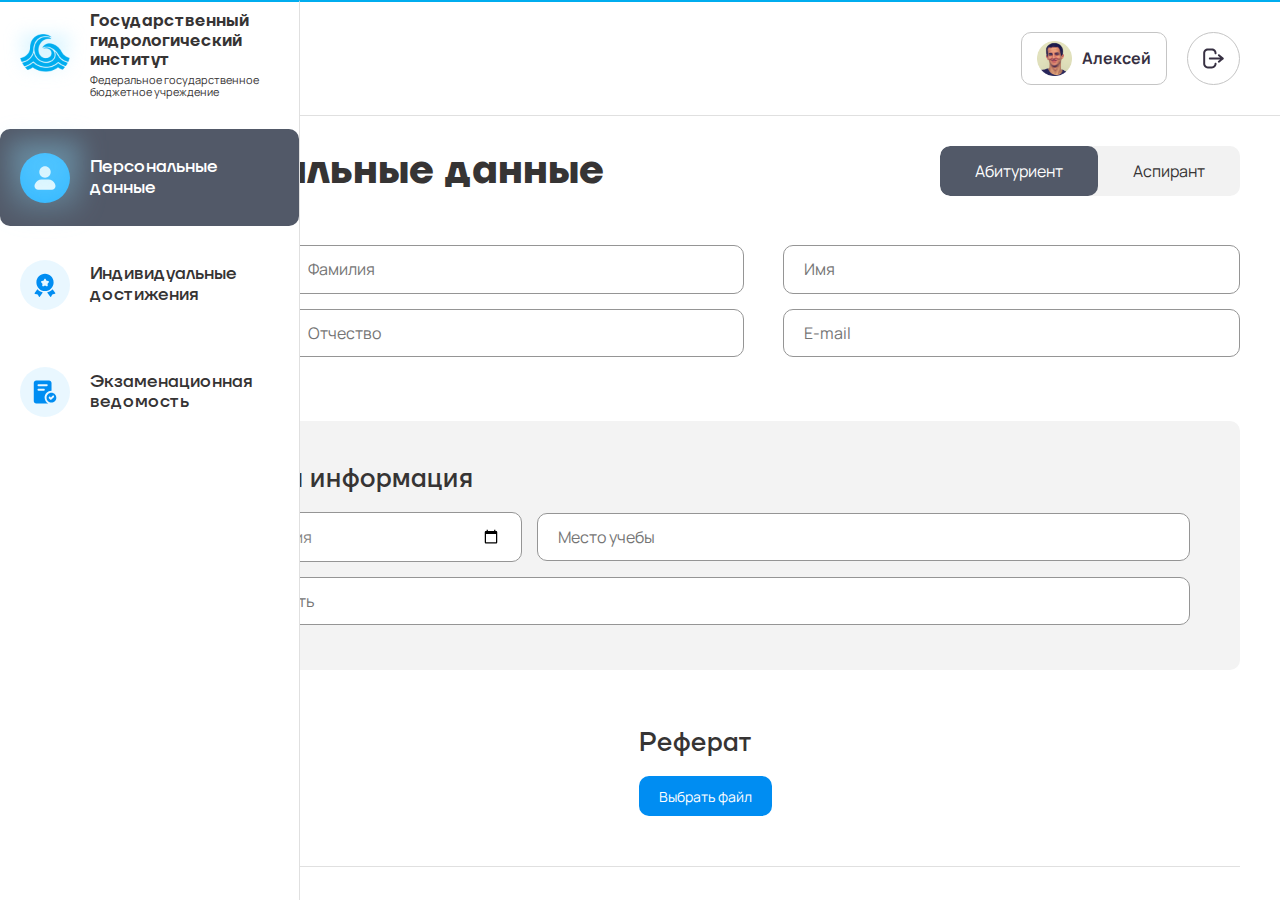
==== commit 1a97b319: "feat: delete notification" ====
--- a/index.html
+++ b/index.html
@@ -34,9 +34,9 @@
                   />
                 </div>
                 <div class="sidebar__wrapp-title">
-                  <h1 class="sidebar__title">
+                  <h2 class="sidebar__title">
                     Государственный гидрологический институт
-                  </h1>
+                  </h2>
                   <p class="sidebar__desc">
                     Федеральное&nbsp;государственное бюджетное&nbsp;учреждение
                   </p>
@@ -124,24 +124,20 @@
       </aside>
       <main class="main-content">
         <section class="header main-container">
+          <div id="popup" class="popup">
+            <div class="popup__content">
+              <p class="popup__text">Вы действительно хотите выйти?</p>
+              <div class="popup__btns">
+                <button class="popup__btn" id="yesBtn">Да</button>
+                <button class="popup__btn" id="noBtn">Нет</button>
+              </div>
+            </div>
+          </div>
           <button class="header__btn user-btn">
             <img src="./img/user-img.png" alt="аватарка пользователя" />Алексей
           </button>
-          <button class="header__btn notification-btn">
-            <svg
-              width="20"
-              height="22"
-              viewBox="0 0 20 22"
-              fill="none"
-              xmlns="http://www.w3.org/2000/svg"
-            >
-              <path
-                d="M9.9999 22C11.2099 22 12.1999 21.01 12.1999 19.8H7.7999C7.7999 21.01 8.7899 22 9.9999 22ZM17.1499 15.4V9.35C17.1499 5.94 14.8399 3.19 11.6499 2.42V1.65C11.6499 0.77 10.8799 0 9.9999 0C9.1199 0 8.3499 0.77 8.3499 1.65V2.42C5.1599 3.19 2.8499 5.94 2.8499 9.35V15.4L0.649902 17.6V18.7H19.3499V17.6L17.1499 15.4ZM14.9499 16.5H5.0499V9.35C5.0499 6.6 7.2499 4.4 9.9999 4.4C12.7499 4.4 14.9499 6.6 14.9499 9.35V16.5Z"
-                fill="#373042"
-              />
-            </svg>
-          </button>
-          <button class="header__btn exit-btn">
+
+          <button id="logOut" class="header__btn exit-btn">
             <svg
               width="21"
               height="21"
@@ -277,7 +273,21 @@
                 <li class="main__item document-uploads abit" id="abit">
                   <ul class="main__list-files grid-container">
                     <li class="main__item-files first-item">
-                      <h3 class="main__subtitle">Диплом</h3>
+                      <h3 class="main__subtitle">
+                        Диплом
+                        <div class="tooltip-icon hidden">
+                          <div class="tooltip__container">
+                            <div class="tooltip__status">
+                              <p class="toolltip__name">Иванов И.И</p>
+                              <p class="tooltip__date">12.12.2024</p>
+                              <p class="tooltip__time">9:31</p>
+                            </div>
+                            <p class="tooltip__alert">
+                              Измените название файла
+                            </p>
+                          </div>
+                        </div>
+                      </h3>
                       <label class="input-file">
                         <input
                           type="file"
@@ -291,7 +301,21 @@
                       <ul id="passport-files" class="input-file-list"></ul>
                     </li>
                     <li class="main__item-files second-item">
-                      <h3 class="main__subtitle">Реферат</h3>
+                      <h3 class="main__subtitle">
+                        Реферат
+                        <div class="tooltip-icon hidden">
+                          <div class="tooltip__container">
+                            <div class="tooltip__status">
+                              <p class="toolltip__name">Иванов И.И</p>
+                              <p class="tooltip__date">12.12.2024</p>
+                              <p class="tooltip__time">9:31</p>
+                            </div>
+                            <p class="tooltip__alert">
+                              Измените название файла
+                            </p>
+                          </div>
+                        </div>
+                      </h3>
                       <label class="input-file">
                         <input
                           type="file"
@@ -309,7 +333,21 @@
                 <li class="main__item document-uploads">
                   <ul class="main__list-files grid-container">
                     <li class="main__item-files first-item">
-                      <h3 class="main__subtitle">Паспорт</h3>
+                      <h3 class="main__subtitle">
+                        Паспорт
+                        <div class="tooltip-icon hidden">
+                          <div class="tooltip__container">
+                            <div class="tooltip__status">
+                              <p class="toolltip__name">Иванов И.И</p>
+                              <p class="tooltip__date">12.12.2024</p>
+                              <p class="tooltip__time">9:31</p>
+                            </div>
+                            <p class="tooltip__alert">
+                              Измените название файла
+                            </p>
+                          </div>
+                        </div>
+                      </h3>
                       <label class="input-file">
                         <input
                           type="file"
@@ -323,7 +361,21 @@
                       <ul id="passport-files" class="input-file-list"></ul>
                     </li>
                     <li class="main__item-files second-item">
-                      <h3 class="main__subtitle">СНИЛС</h3>
+                      <h3 class="main__subtitle">
+                        СНИЛС
+                        <div class="tooltip-icon hidden">
+                          <div class="tooltip__container">
+                            <div class="tooltip__status">
+                              <p class="toolltip__name">Иванов И.И</p>
+                              <p class="tooltip__date">12.12.2024</p>
+                              <p class="tooltip__time">9:31</p>
+                            </div>
+                            <p class="tooltip__alert">
+                              Измените название файла
+                            </p>
+                          </div>
+                        </div>
+                      </h3>
                       <label class="input-file">
                         <input
                           type="file"
@@ -337,7 +389,21 @@
                       <ul id="snils-files" class="input-file-list"></ul>
                     </li>
                     <li class="main__item-files third-item">
-                      <h3 class="main__subtitle">ИНН</h3>
+                      <h3 class="main__subtitle">
+                        ИНН
+                        <div class="tooltip-icon hidden">
+                          <div class="tooltip__container">
+                            <div class="tooltip__status">
+                              <p class="toolltip__name">Иванов И.И</p>
+                              <p class="tooltip__date">12.12.2024</p>
+                              <p class="tooltip__time">9:31</p>
+                            </div>
+                            <p class="tooltip__alert">
+                              Измените название файла
+                            </p>
+                          </div>
+                        </div>
+                      </h3>
                       <label class="input-file">
                         <input
                           type="file"
@@ -411,7 +477,21 @@
                   <ul class="main__list-plan">
                     <li class="main__item-plan">
                       <div class="inner-title">
-                        <h3 class="main__subtitle">Реферат</h3>
+                        <h3 class="main__subtitle">
+                          Реферат
+                          <div class="tooltip-icon hidden">
+                            <div class="tooltip__container">
+                              <div class="tooltip__status">
+                                <p class="toolltip__name">Иванов И.И</p>
+                                <p class="tooltip__date">12.12.2024</p>
+                                <p class="tooltip__time">9:31</p>
+                              </div>
+                              <p class="tooltip__alert">
+                                Измените название файла
+                              </p>
+                            </div>
+                          </div>
+                        </h3>
                         <label class="input-file">
                           <input
                             type="file"
@@ -430,6 +510,18 @@
                         <h3 class="main__subtitle">
                           Индивидуальный план научной деятельности по
                           годам/семестрам
+                          <div class="tooltip-icon hidden">
+                            <div class="tooltip__container">
+                              <div class="tooltip__status">
+                                <p class="toolltip__name">Иванов И.И</p>
+                                <p class="tooltip__date">12.12.2024</p>
+                                <p class="tooltip__time">9:31</p>
+                              </div>
+                              <p class="tooltip__alert">
+                                Измените название файла
+                              </p>
+                            </div>
+                          </div>
                         </h3>
                         <label class="input-file">
                           <input
@@ -451,6 +543,18 @@
                       <div class="inner-title">
                         <h3 class="main__subtitle">
                           План научной деятельности по годам
+                          <div class="tooltip-icon hidden">
+                            <div class="tooltip__container">
+                              <div class="tooltip__status">
+                                <p class="toolltip__name">Иванов И.И</p>
+                                <p class="tooltip__date">12.12.2024</p>
+                                <p class="tooltip__time">9:31</p>
+                              </div>
+                              <p class="tooltip__alert">
+                                Измените название файла
+                              </p>
+                            </div>
+                          </div>
                         </h3>
                         <label class="input-file">
                           <input
@@ -469,6 +573,18 @@
                       <div class="inner-title">
                         <h3 class="main__subtitle">
                           Отзыв научного руководителя
+                          <div class="tooltip-icon hidden">
+                            <div class="tooltip__container">
+                              <div class="tooltip__status">
+                                <p class="toolltip__name">Иванов И.И</p>
+                                <p class="tooltip__date">12.12.2024</p>
+                                <p class="tooltip__time">9:31</p>
+                              </div>
+                              <p class="tooltip__alert">
+                                Измените название файла
+                              </p>
+                            </div>
+                          </div>
                         </h3>
                         <label class="input-file">
                           <input
@@ -490,6 +606,18 @@
                       <div class="inner-title">
                         <h3 class="main__subtitle">
                           Выписка из протокола семинара
+                          <div class="tooltip-icon hidden">
+                            <div class="tooltip__container">
+                              <div class="tooltip__status">
+                                <p class="toolltip__name">Иванов И.И</p>
+                                <p class="tooltip__date">12.12.2024</p>
+                                <p class="tooltip__time">9:31</p>
+                              </div>
+                              <p class="tooltip__alert">
+                                Измените название файла
+                              </p>
+                            </div>
+                          </div>
                         </h3>
                         <label class="input-file">
                           <input
@@ -511,6 +639,18 @@
                       <div class="inner-title">
                         <h3 class="main__subtitle">
                           Протокол отчета на Ученом совете
+                          <div class="tooltip-icon hidden">
+                            <div class="tooltip__container">
+                              <div class="tooltip__status">
+                                <p class="toolltip__name">Иванов И.И</p>
+                                <p class="tooltip__date">12.12.2024</p>
+                                <p class="tooltip__time">9:31</p>
+                              </div>
+                              <p class="tooltip__alert">
+                                Измените название файла
+                              </p>
+                            </div>
+                          </div>
                         </h3>
                         <label class="input-file">
                           <input
@@ -548,18 +688,17 @@
                 <ul class="achievement__list-input">
                   <li class="achievement-item__input">
                     <h3 class="achievement__subtitle">
-                      Диплом<span class="tooltip-icon">
-                        <span class="tooltip__container"
-                          ><div class="tooltip__status">
+                      Диплом
+                      <div class="tooltip-icon hidden">
+                        <div class="tooltip__container">
+                          <div class="tooltip__status">
                             <p class="toolltip__name">Иванов И.И</p>
                             <p class="tooltip__date">12.12.2024</p>
                             <p class="tooltip__time">9:31</p>
                           </div>
-                          <p class="tooltip__alert">
-                            Измените название файла
-                          </p></span
-                        >
-                      </span>
+                          <p class="tooltip__alert">Измените название файла</p>
+                        </div>
+                      </div>
                     </h3>
                     <label class="input-file">
                       <input
@@ -574,7 +713,19 @@
                     <ul id="diplomaApp-files" class="input-file-list"></ul>
                   </li>
                   <li class="achievement-item__input">
-                    <h3 class="achievement__subtitle">Реферат</h3>
+                    <h3 class="achievement__subtitle">
+                      Реферат
+                      <div class="tooltip-icon hidden">
+                        <div class="tooltip__container">
+                          <div class="tooltip__status">
+                            <p class="toolltip__name">Иванов И.И</p>
+                            <p class="tooltip__date">12.12.2024</p>
+                            <p class="tooltip__time">9:31</p>
+                          </div>
+                          <p class="tooltip__alert">Измените название файла</p>
+                        </div>
+                      </div>
+                    </h3>
                     <label class="input-file">
                       <input
                         type="file"
@@ -588,7 +739,19 @@
                     <ul id="reportApp-files" class="input-file-list"></ul>
                   </li>
                   <li class="achievement-item__input">
-                    <h3 class="achievement__subtitle">Другое</h3>
+                    <h3 class="achievement__subtitle">
+                      Другое
+                      <div class="tooltip-icon hidden">
+                        <div class="tooltip__container">
+                          <div class="tooltip__status">
+                            <p class="toolltip__name">Иванов И.И</p>
+                            <p class="tooltip__date">12.12.2024</p>
+                            <p class="tooltip__time">9:31</p>
+                          </div>
+                          <p class="tooltip__alert">Измените название файла</p>
+                        </div>
+                      </div>
+                    </h3>
                     <label class="input-file">
                       <input
                         type="file"
@@ -707,7 +870,19 @@
               <h3 class="achievement__heding">Загрузите свои документы</h3>
               <ul class="achievement__list-input">
                 <li class="achievement-item__input">
-                  <h3 class="achievement__subtitle">Философия</h3>
+                  <h3 class="achievement__subtitle">
+                    Философия
+                    <div class="tooltip-icon hidden">
+                      <div class="tooltip__container">
+                        <div class="tooltip__status">
+                          <p class="toolltip__name">Иванов И.И</p>
+                          <p class="tooltip__date">12.12.2024</p>
+                          <p class="tooltip__time">9:31</p>
+                        </div>
+                        <p class="tooltip__alert">Измените название файла</p>
+                      </div>
+                    </div>
+                  </h3>
                   <label class="input-file">
                     <input
                       type="file"
@@ -721,7 +896,19 @@
                   <ul id="materialConf" class="input-file-list"></ul>
                 </li>
                 <li class="achievement-item__input">
-                  <h3 class="achievement__subtitle">Английский язык</h3>
+                  <h3 class="achievement__subtitle">
+                    Английский язык
+                    <div class="tooltip-icon hidden">
+                      <div class="tooltip__container">
+                        <div class="tooltip__status">
+                          <p class="toolltip__name">Иванов И.И</p>
+                          <p class="tooltip__date">12.12.2024</p>
+                          <p class="tooltip__time">9:31</p>
+                        </div>
+                        <p class="tooltip__alert">Измените название файла</p>
+                      </div>
+                    </div>
+                  </h3>
                   <label class="input-file">
                     <input
                       type="file"
@@ -735,7 +922,19 @@
                   <ul id="thesisReport" class="input-file-list"></ul>
                 </li>
                 <li class="achievement-item__input">
-                  <h3 class="achievement__subtitle">Специальность</h3>
+                  <h3 class="achievement__subtitle">
+                    Специальность
+                    <div class="tooltip-icon hidden">
+                      <div class="tooltip__container">
+                        <div class="tooltip__status">
+                          <p class="toolltip__name">Иванов И.И</p>
+                          <p class="tooltip__date">12.12.2024</p>
+                          <p class="tooltip__time">9:31</p>
+                        </div>
+                        <p class="tooltip__alert">Измените название файла</p>
+                      </div>
+                    </div>
+                  </h3>
                   <label class="input-file">
                     <input
                       type="file"
--- a/css/style.css
+++ b/css/style.css
@@ -78,7 +78,7 @@
 
 .sidebar,
 .nav {
-  width: 360px;
+  width: 380px;
   flex-shrink: 0;
 }
 
@@ -211,7 +211,7 @@
   gap: 10px;
   margin: 0;
   padding: 0;
-  padding: 10px 20px;
+  padding: 10px 30px;
   list-style: none;
 }
 
@@ -260,7 +260,6 @@
   aspect-ratio: 1 / 1;
 }
 
-.notification-btn,
 .exit-btn {
   border-radius: 50%;
 }
@@ -272,10 +271,11 @@
 
 .main {
   padding: 70px 100px;
+  padding-right: 320px;
 }
 
 .main__form {
-  width: 80%;
+  width: 100%;
 }
 
 /* Temp style */
@@ -437,6 +437,7 @@
   font-size: 26px;
   color: #363434;
   line-height: 26px;
+  font-weight: 500;
 }
 
 .main__list-mainInfo {
@@ -605,6 +606,10 @@
   width: 100%;
 }
 
+.achievement__list-input .input-file {
+  margin-bottom: 0;
+}
+
 .main__list-diploma {
   margin: 0;
   padding: 0;
@@ -664,6 +669,14 @@
 .additional-files {
 }
 
+.additional-files .main__subtitle {
+  margin-bottom: 0;
+}
+
+.additional-files .input-file {
+  margin-bottom: 0;
+}
+
 .main__list-plan {
   margin: 0;
   padding: 0;
@@ -693,7 +706,6 @@
   justify-content: space-between;
   align-items: center;
   width: 100%;
-  gap: 20px;
   flex-wrap: wrap;
 }
 
--- a/css/media.css
+++ b/css/media.css
@@ -56,6 +56,11 @@
 
   .main__list-files {
     flex-direction: column;
+  }
+
+  .main__title {
+    font-size: 35px;
+    margin-bottom: 25px;
   }
 }
 
--- a/css/lib-style.css
+++ b/css/lib-style.css
@@ -97,3 +97,78 @@
   overflow: hidden auto;
   height: 100%;
 }
+
+.hidden {
+  display: none;
+}
+
+/* popup */
+
+.popup {
+  position: fixed;
+  top: 0;
+  left: 0;
+  width: 100%;
+  height: 100%;
+  background-color: #525968b3;
+  display: flex;
+  z-index: 1000;
+  justify-content: center;
+  align-items: center;
+  opacity: 0;
+  visibility: hidden;
+  transition: opacity 0.3s, visibility 0s linear 0.3s;
+}
+
+.popup.visible {
+  opacity: 1;
+  visibility: visible;
+  transition-delay: 0s;
+}
+
+.popup__content {
+  background: #fff;
+  padding: 60px 70px 65px;
+  border-radius: 10px;
+  text-align: center;
+  width: 520px;
+  box-shadow: 0 5px 15px rgba(0, 0, 0, 0.3);
+}
+
+.popup__text {
+  margin: 0;
+  margin-bottom: 35px;
+  font-weight: 700;
+  color: #363434;
+  font-size: 40px;
+  line-height: 40px;
+  text-align: center;
+}
+
+.popup__btns {
+  display: flex;
+  flex-direction: row;
+  gap: 20px;
+}
+
+.popup__btn {
+  padding: 10px 20px;
+  width: 100%;
+  border: none;
+  outline: 1px solid #008df2;
+  border-radius: 10px;
+  cursor: pointer;
+  font-size: 16px;
+  font-weight: 800;
+  line-height: 22px;
+}
+
+.popup__btns #yesBtn {
+  background-color: #fff;
+  color: #008df2;
+}
+
+.popup__btns #noBtn {
+  background-color: #008df2;
+  color: #fff;
+}
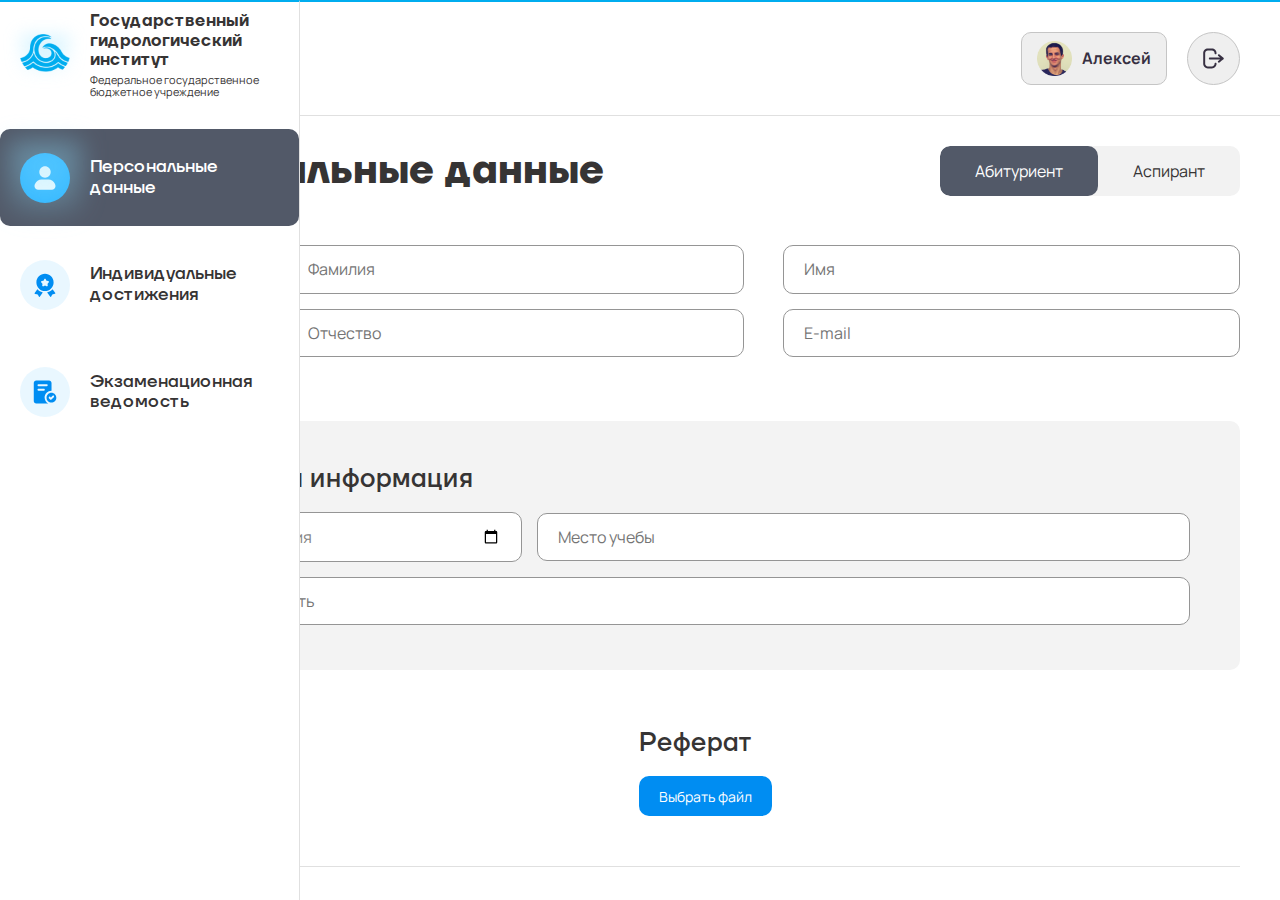
==== commit d0004f54: "feat: fix tooltip" ====
--- a/index.html
+++ b/index.html
@@ -238,7 +238,19 @@
                   </ul>
                 </li>
                 <li class="main__item mainInfo">
-                  <h3 class="main__subtitle">Основная информация</h3>
+                  <h3 class="main__subtitle">
+                    Основная информация
+                    <div class="tooltip-icon hidden">
+                      <div class="tooltip__container">
+                        <div class="tooltip__status">
+                          <p class="toolltip__name">Иванов И.И</p>
+                          <p class="tooltip__date">12.12.2024</p>
+                          <p class="tooltip__time">9:31</p>
+                        </div>
+                        <p class="tooltip__alert">Измените название файла</p>
+                      </div>
+                    </div>
+                  </h3>
                   <ul class="main__list-mainInfo">
                     <li class="main__item-mainInfo">
                       <label for="input" class="main__label main__input">
@@ -273,7 +285,7 @@
                 <li class="main__item document-uploads abit" id="abit">
                   <ul class="main__list-files grid-container">
                     <li class="main__item-files first-item">
-                      <h3 class="main__subtitle">
+                      <h3 class="main__subtitle achievement__subtitle">
                         Диплом
                         <div class="tooltip-icon hidden">
                           <div class="tooltip__container">
@@ -301,7 +313,7 @@
                       <ul id="passport-files" class="input-file-list"></ul>
                     </li>
                     <li class="main__item-files second-item">
-                      <h3 class="main__subtitle">
+                      <h3 class="main__subtitle achievement__subtitle">
                         Реферат
                         <div class="tooltip-icon hidden">
                           <div class="tooltip__container">
@@ -333,7 +345,7 @@
                 <li class="main__item document-uploads">
                   <ul class="main__list-files grid-container">
                     <li class="main__item-files first-item">
-                      <h3 class="main__subtitle">
+                      <h3 class="main__subtitle achievement__subtitle">
                         Паспорт
                         <div class="tooltip-icon hidden">
                           <div class="tooltip__container">
@@ -361,7 +373,7 @@
                       <ul id="passport-files" class="input-file-list"></ul>
                     </li>
                     <li class="main__item-files second-item">
-                      <h3 class="main__subtitle">
+                      <h3 class="main__subtitle achievement__subtitle">
                         СНИЛС
                         <div class="tooltip-icon hidden">
                           <div class="tooltip__container">
@@ -389,7 +401,7 @@
                       <ul id="snils-files" class="input-file-list"></ul>
                     </li>
                     <li class="main__item-files third-item">
-                      <h3 class="main__subtitle">
+                      <h3 class="main__subtitle achievement__subtitle">
                         ИНН
                         <div class="tooltip-icon hidden">
                           <div class="tooltip__container">
@@ -421,8 +433,20 @@
                 <li class="main__item diploma hidden" id="diplomSec">
                   <ul class="main__list-diploma">
                     <li class="main__item-diploma">
-                      <h3 class="main__subtitle">
+                      <h3 class="main__subtitle achievement__subtitle">
                         Тема диссертационной работы
+                        <div class="tooltip-icon hidden">
+                          <div class="tooltip__container">
+                            <div class="tooltip__status">
+                              <p class="toolltip__name">Иванов И.И</p>
+                              <p class="tooltip__date">12.12.2024</p>
+                              <p class="tooltip__time">9:31</p>
+                            </div>
+                            <p class="tooltip__alert">
+                              Измените название файла
+                            </p>
+                          </div>
+                        </div>
                       </h3>
                       <label>
                         <input
@@ -436,7 +460,21 @@
                     </li>
                     <li class="main__item-diploma">
                       <!-- <label> -->
-                      <h3 class="main__subtitle">Год обучения</h3>
+                      <h3 class="main__subtitle achievement__subtitle">
+                        Год обучения
+                        <div class="tooltip-icon hidden">
+                          <div class="tooltip__container">
+                            <div class="tooltip__status">
+                              <p class="toolltip__name">Иванов И.И</p>
+                              <p class="tooltip__date">12.12.2024</p>
+                              <p class="tooltip__time">9:31</p>
+                            </div>
+                            <p class="tooltip__alert">
+                              Измените название файла
+                            </p>
+                          </div>
+                        </div>
+                      </h3>
                       <label for="date-select">
                         <select id="date-select" name="date"></select>
                       </label>
@@ -444,7 +482,19 @@
                   </ul>
                 </li>
                 <li class="main__item name-scientist hidden" id="scientist">
-                  <h3 class="main__subtitle">Научный руководитель</h3>
+                  <h3 class="main__subtitle">
+                    Научный руководитель
+                    <div class="tooltip-icon hidden">
+                      <div class="tooltip__container">
+                        <div class="tooltip__status">
+                          <p class="toolltip__name">Иванов И.И</p>
+                          <p class="tooltip__date">12.12.2024</p>
+                          <p class="tooltip__time">9:31</p>
+                        </div>
+                        <p class="tooltip__alert">Измените название файла</p>
+                      </div>
+                    </div>
+                  </h3>
                   <ul class="main__list-scientist">
                     <li class="main__item-scientist">
                       <input
@@ -689,7 +739,7 @@
                   <li class="achievement-item__input">
                     <h3 class="achievement__subtitle">
                       Диплом
-                      <div class="tooltip-icon hidden">
+                      <div class="tooltip-icon">
                         <div class="tooltip__container">
                           <div class="tooltip__status">
                             <p class="toolltip__name">Иванов И.И</p>
--- a/css/style.css
+++ b/css/style.css
@@ -247,10 +247,8 @@
   gap: 10px;
   font-weight: 700;
   color: #373042;
-  background-color: transparent;
   border: 1px solid #c5c5c5;
   border-radius: 10px;
-  cursor: pointer;
   font-family: "Manrope", Arial, Helvetica, sans-serif;
 }
 
@@ -440,6 +438,10 @@
   font-weight: 500;
 }
 
+.main__subtitle.achievement__subtitle {
+  margin-bottom: 20px;
+}
+
 .main__list-mainInfo {
   display: flex;
   flex-direction: column;
--- a/css/lib-style.css
+++ b/css/lib-style.css
@@ -154,10 +154,8 @@
 .popup__btn {
   padding: 10px 20px;
   width: 100%;
-  border: none;
   outline: 1px solid #008df2;
   border-radius: 10px;
-  cursor: pointer;
   font-size: 16px;
   font-weight: 800;
   line-height: 22px;
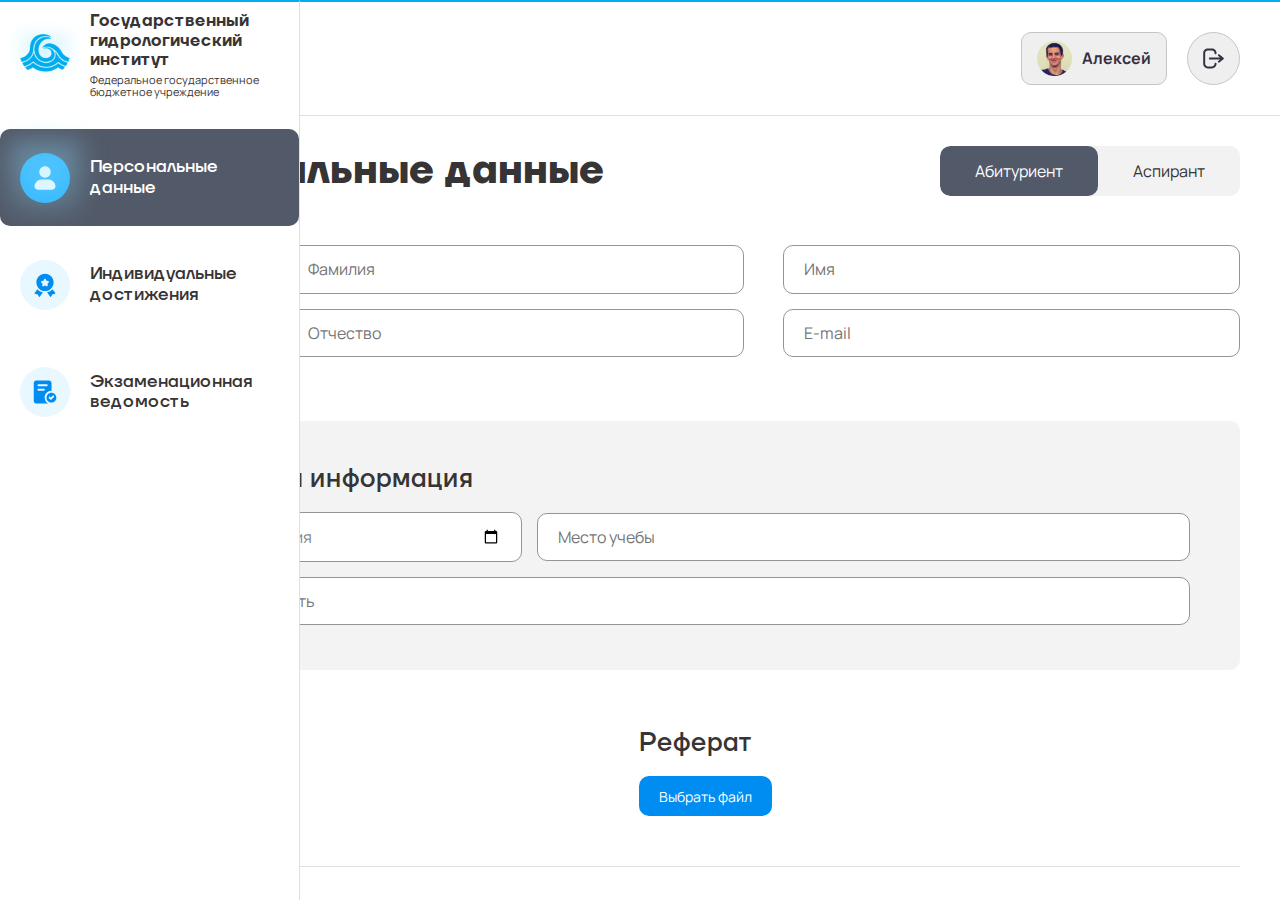
==== commit 5e6d66fc: "feat: valid date bd" ====
--- a/index.html
+++ b/index.html
@@ -258,6 +258,7 @@
                           class="main__input-date"
                           type="date"
                           id="input"
+                          max="2030-01-01"
                         />
                         <span class="label-placeholder"
                           >Дата рождения<span class="label-span"></span
--- a/css/style.css
+++ b/css/style.css
@@ -505,7 +505,8 @@
 }
 
 .main__input-date:active,
-.main__input-date:focus {
+.main__input-date:focus,
+.main__input-date.active {
   color: #000;
 }
 
@@ -527,6 +528,12 @@
   font-size: 12px;
 }
 
+.label-placeholder.active {
+  top: 10px;
+  left: 20px;
+  font-size: 12px;
+}
+
 .main__input-date::placeholder {
   color: transparent;
 }
